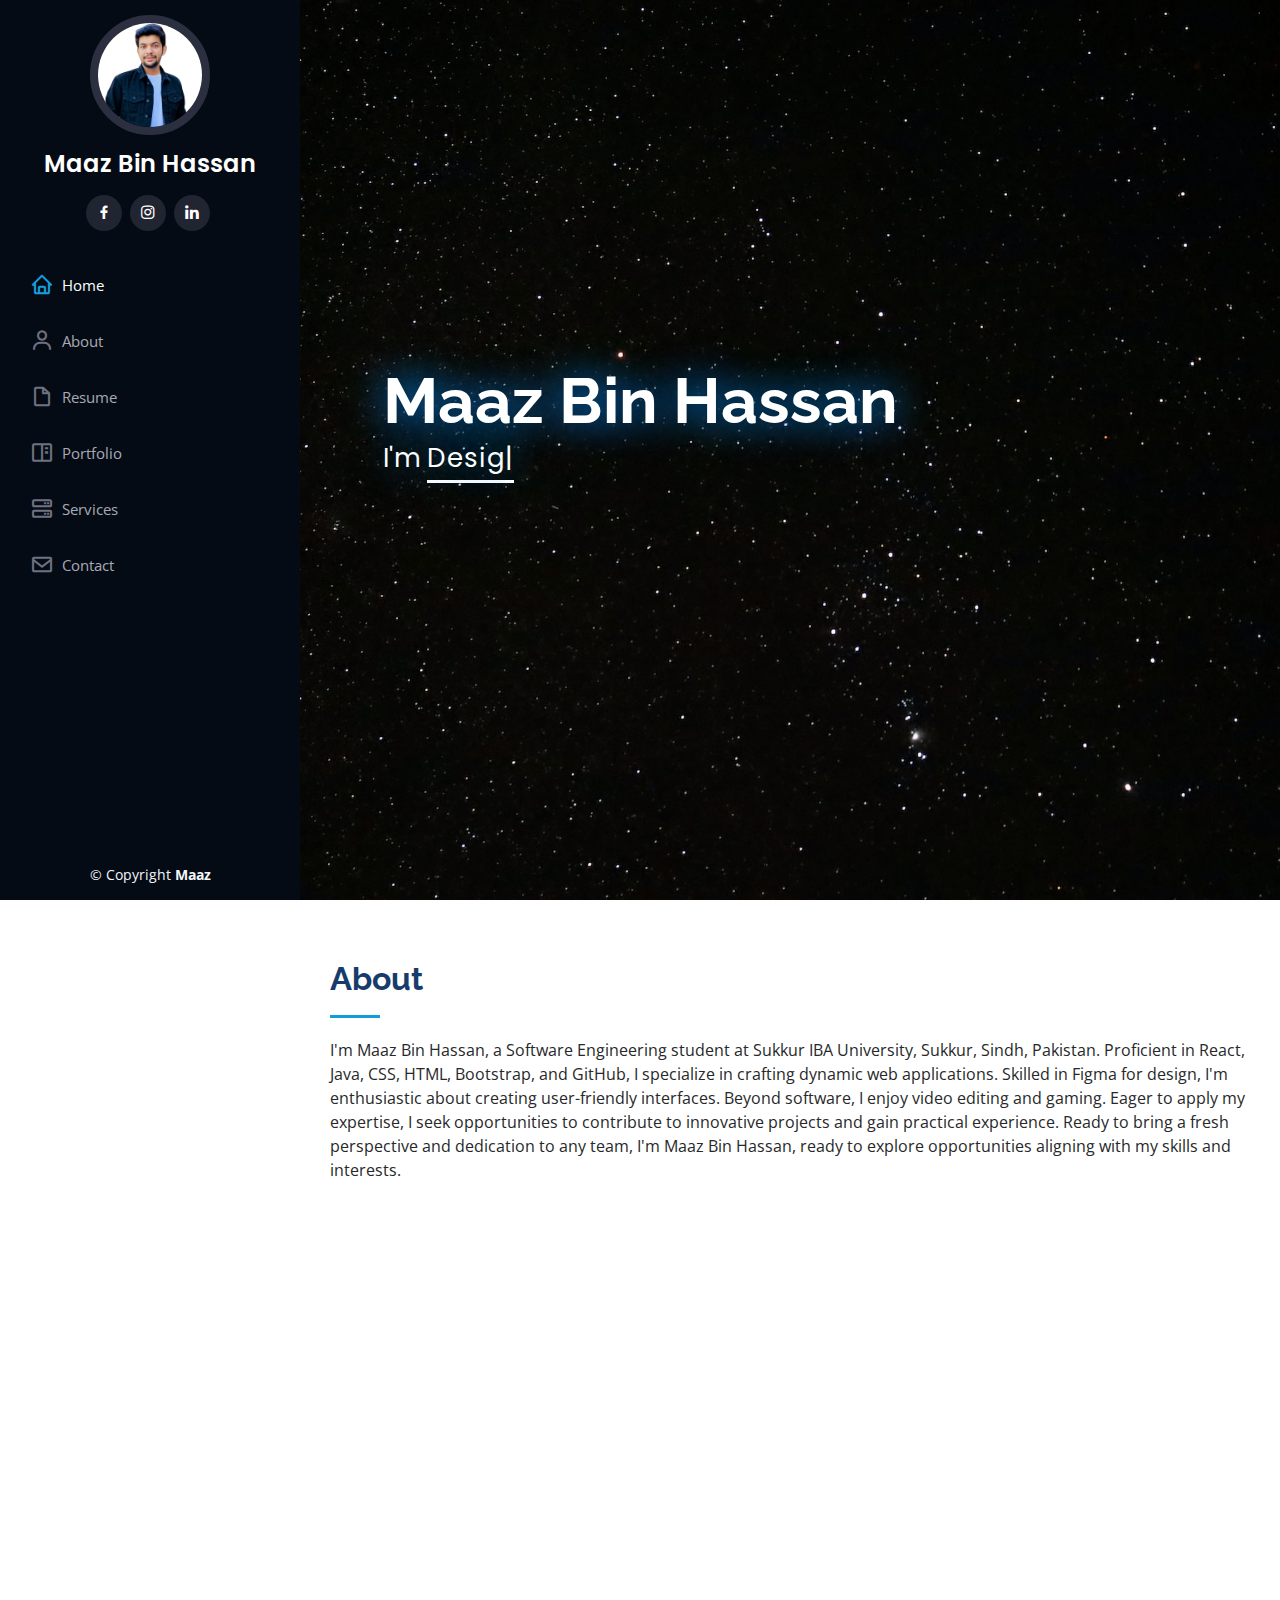
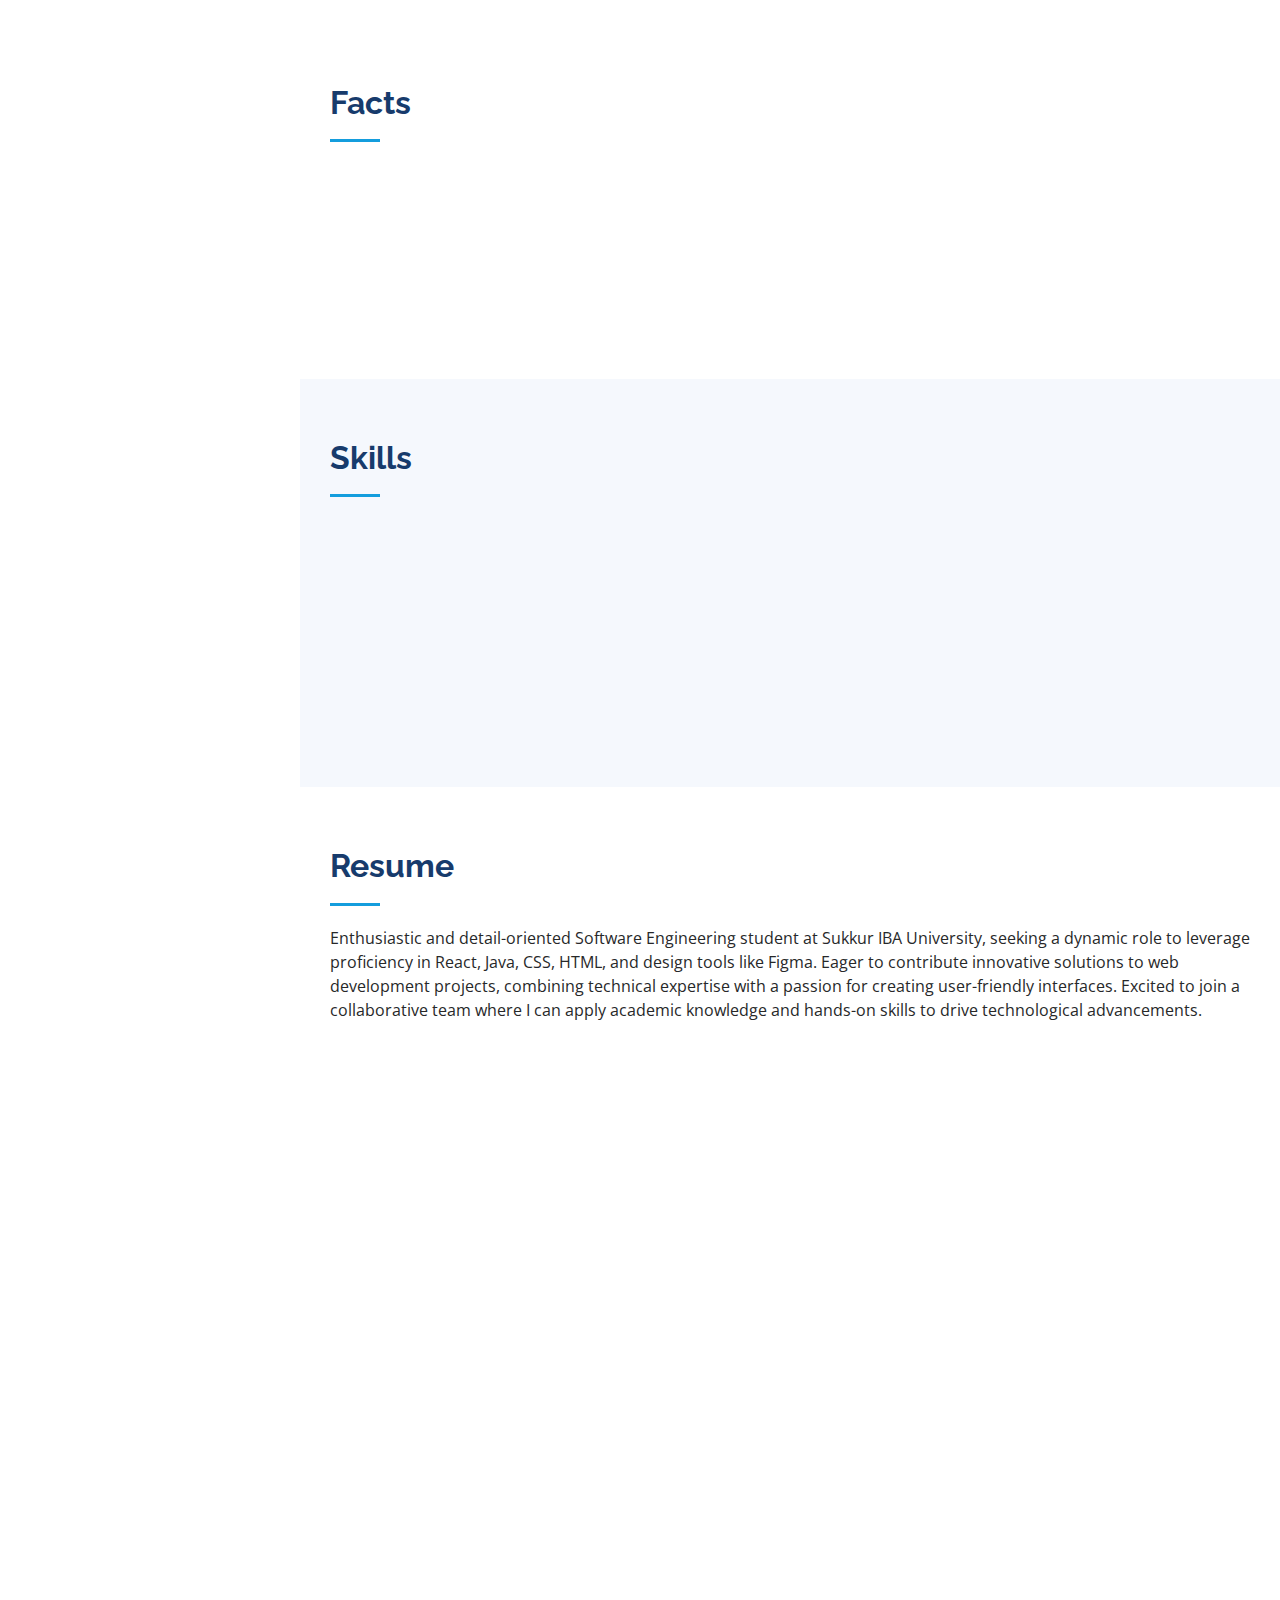
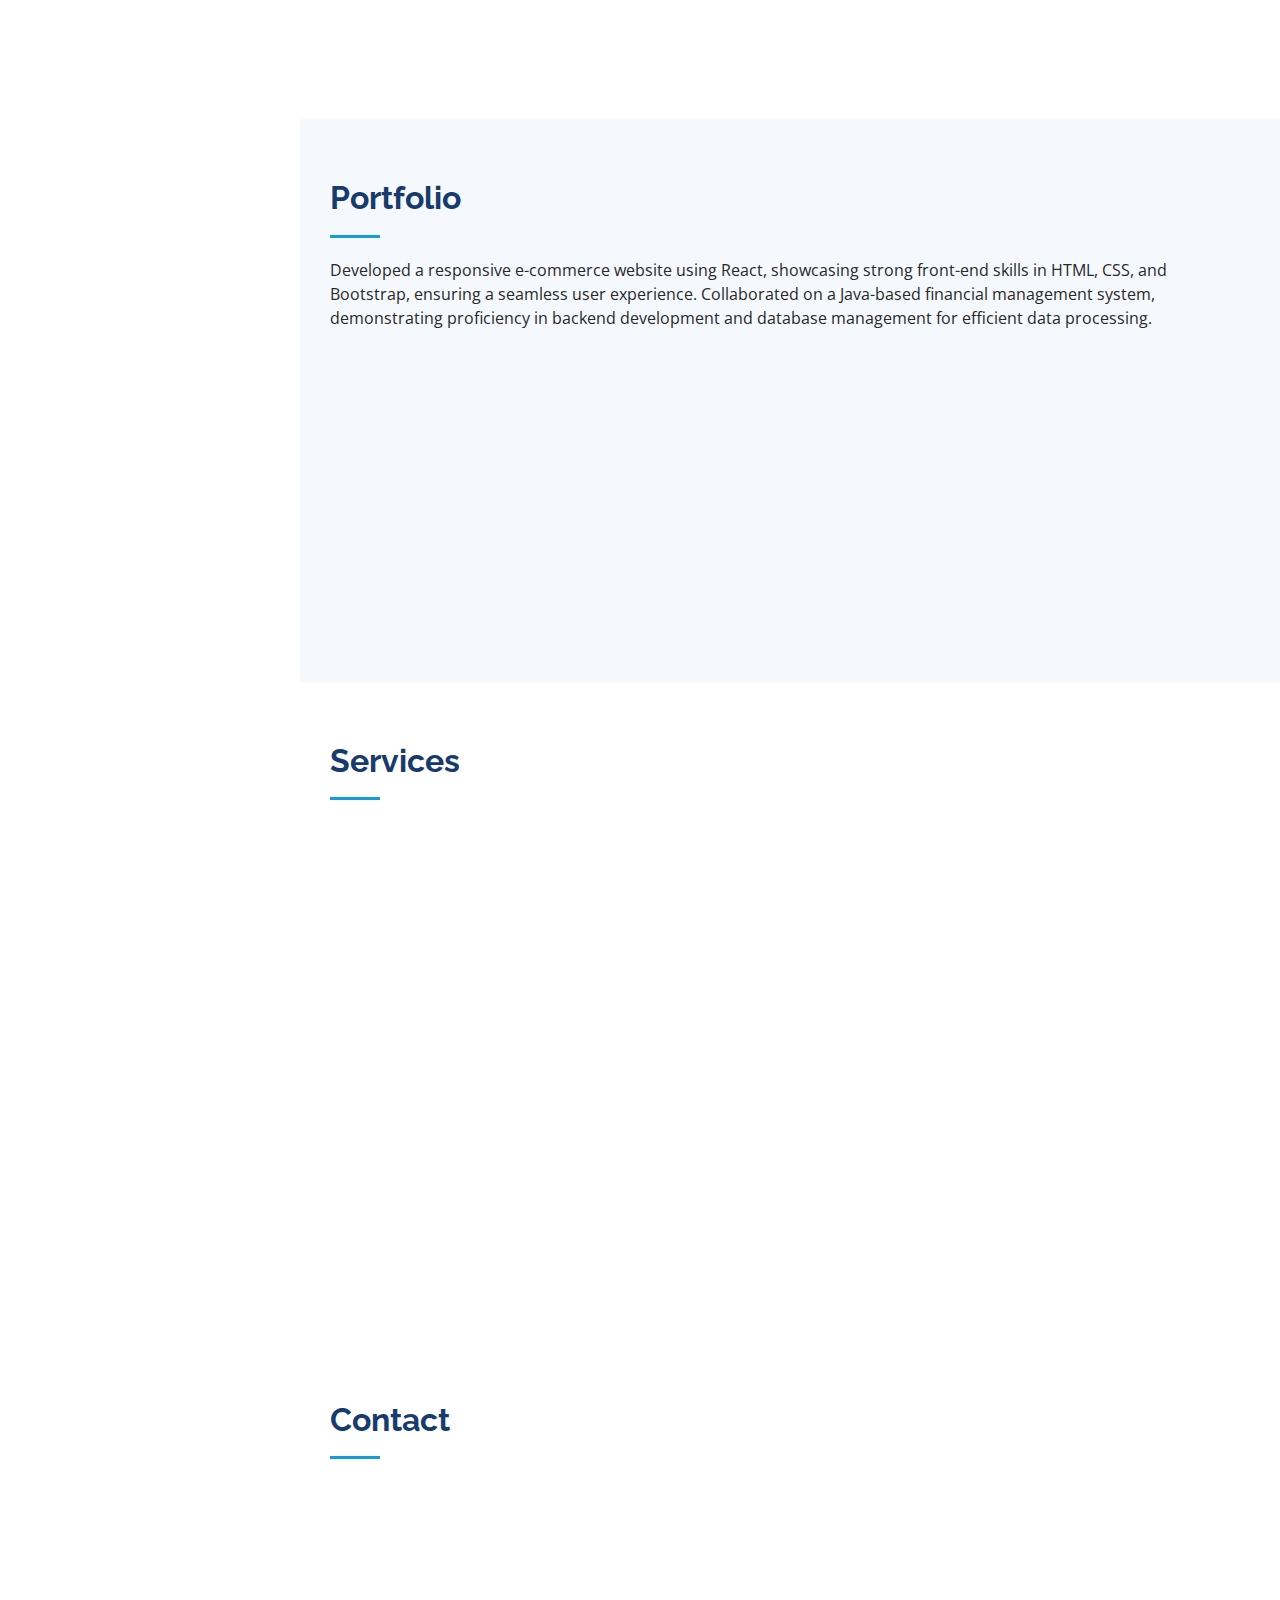
==== index.html @ 8dc9c571 "ah shit" ====
<!DOCTYPE html>
<html lang="en">

<head>
  <meta charset="utf-8">
  <meta content="width=device-width, initial-scale=1.0" name="viewport">

  <title>Maaz Portfolio
  </title>
  <meta content="" name="description">
  <meta content="" name="keywords">

  <!-- Favicons -->
  <link href="assets/img/favicon.png" rel="icon">
  <link href="assets/img/apple-touch-icon.png" rel="apple-touch-icon">

  <!-- Google Fonts -->
  <link href="https://fonts.googleapis.com/css?family=Open+Sans:300,300i,400,400i,600,600i,700,700i|Raleway:300,300i,400,400i,500,500i,600,600i,700,700i|Poppins:300,300i,400,400i,500,500i,600,600i,700,700i" rel="stylesheet">

  <!-- Vendor CSS Files -->
  <link href="assets/vendor/aos/aos.css" rel="stylesheet">
  <link href="assets/vendor/bootstrap/css/bootstrap.min.css" rel="stylesheet">
  <link href="assets/vendor/bootstrap-icons/bootstrap-icons.css" rel="stylesheet">
  <link href="assets/vendor/boxicons/css/boxicons.min.css" rel="stylesheet">
  <link href="assets/vendor/glightbox/css/glightbox.min.css" rel="stylesheet">
  <link href="assets/vendor/swiper/swiper-bundle.min.css" rel="stylesheet">

  <!-- Template Main CSS File -->
  <link href="assets/css/style.css" rel="stylesheet">

  
</head>

<body>

  <!-- ======= Mobile nav toggle button ======= -->
  <i class="bi bi-list mobile-nav-toggle d-xl-none"></i>

  <!-- ======= Header ======= -->
  <header id="header">
    <div class="d-flex flex-column">

      <div class="profile">
        <img src="assets/img/img2.png" alt="" class="circular--square">
        <h1 class="text-light"><a href="index.html">Maaz Bin Hassan</a></h1>
        <div class="social-links mt-3 text-center">
          <a href="https://www.facebook.com/maAz69.k" class="facebook"><i class="bx bxl-facebook"></i></a>
          <a href="https://www.instagram.com/maazzz.exe/" class="instagram"><i class="bx bxl-instagram"></i></a>
          <a href="https://www.linkedin.com/in/maaz-bin-hassan-5942002a9" class="linkedin"><i class="bx bxl-linkedin"></i></a>
        </div>
      </div>

      <nav id="navbar" class="nav-menu navbar">
        <ul>
          <li><a href="#hero" class="nav-link scrollto active"><i class="bx bx-home"></i> <span>Home</span></a></li>
          <li><a href="#about" class="nav-link scrollto"><i class="bx bx-user"></i> <span>About</span></a></li>
          <li><a href="#resume" class="nav-link scrollto"><i class="bx bx-file-blank"></i> <span>Resume</span></a></li>
          <li><a href="#portfolio" class="nav-link scrollto"><i class="bx bx-book-content"></i> <span>Portfolio</span></a></li>
          <li><a href="#services" class="nav-link scrollto"><i class="bx bx-server"></i> <span>Services</span></a></li>
          <li><a href="#contact" class="nav-link scrollto"><i class="bx bx-envelope"></i> <span>Contact</span></a></li>
        </ul>
      </nav><!-- .nav-menu -->
    </div>
  </header><!-- End Header -->

  <!-- ======= Hero Section ======= -->
  <section id="hero" class="d-flex flex-column justify-content-center align-items-center text-glow">
    <div class="hero-container text-glow" data-aos="fade-in">
      <h1>Maaz Bin Hassan</h1>
      <p>I'm <span class="typed text-glow" data-typed-items="Designer, Developer, Freelancer, Video-Editor"></span></p>
    </div>
  </section><!-- End Hero -->

  <main id="main">

    <!-- ======= About Section ======= -->
    <section id="about" class="about">
      <div class="container">

        <div class="section-title">
          <h2>About</h2>
          <p>
            I'm Maaz Bin Hassan, a Software Engineering student at Sukkur IBA University, Sukkur, Sindh, Pakistan. Proficient in React, Java, CSS, HTML, Bootstrap, and GitHub, I specialize in crafting dynamic web applications. Skilled in Figma for design, I'm enthusiastic about creating user-friendly interfaces. Beyond software, I enjoy video editing and gaming. Eager to apply my expertise, I seek opportunities to contribute to innovative projects and gain practical experience. Ready to bring a fresh perspective and dedication to any team, I'm Maaz Bin Hassan, ready to explore opportunities aligning with my skills and interests.</p>
        </div>

        <div class="row">
          <div class="col-lg-4" data-aos="fade-right">
            <img src="assets/img/profile-img.png" class="img-fluid" alt="">
          </div>
          <div class="col-lg-8 pt-4 pt-lg-0 content" data-aos="fade-left">
            <h3>UI/UX Designer &amp; Web Developer.</h3>
            <p class="fst-italic">
              With proficiency in diverse technologies including React, Java, and design tools like Figma, I bring a versatile skill set to software engineering. My passion for both technical development and creative pursuits, such as video editing and gaming, reflects a well-rounded and innovative approach.
            </p>
            <div class="row">
              <div class="col-lg-6">
                <ul>
                  <li><i class="bi bi-chevron-right"></i> <strong>Birthday:</strong> <span>7 july 2002</span></li>
                  <li>
                    <i class="bi bi-chevron-right"></i>
                    <strong>Website:</strong>
                    <span><a href="https://maazbinhassan.vercel.app/" target="_blank">https://maazbinhassan.vercel.app/</a></span>
                  </li>
                  
                  <li><i class="bi bi-chevron-right"></i> <strong>Phone:</strong> <span>+92 304 3321061</span></li>
                  <li><i class="bi bi-chevron-right"></i> <strong>City:</strong> <span>Sukkur, PAKISTAN</span></li>
                </ul>
              </div>
              <div class="col-lg-6">
                <ul>
                  <li><i class="bi bi-chevron-right"></i> <strong>Age:</strong> <span>21</span></li>
                  <li><i class="bi bi-chevron-right"></i> <strong>Degree:</strong> <span>Bachelor's in Software Engineering</span></li>
                  <li>
                    <i class="bi bi-chevron-right"></i>
                    <strong>Email:</strong>
                    <span><a href="mailto:mleghari64@gmail.com">mleghari64@gmail.com</a></span>
                  </li>
                  <li><i class="bi bi-chevron-right"></i> <strong>Freelance:</strong> <span>Available</span></li>
                </ul>
              </div>
            </div>
            
          </div>
        </div>

      </div>
    </section><!-- End About Section -->

    <!-- ======= Facts Section ======= -->
    <section id="facts" class="facts">
      <div class="container">

        <div class="section-title">
          <h2>Facts</h2>
        </div>

        <div class="row no-gutters">

          <div class="col-lg-3 col-md-6 d-md-flex align-items-md-stretch" data-aos="fade-up">
            <div class="count-box">
              <i class="bi bi-emoji-smile"></i>
              <span data-purecounter-start="0" data-purecounter-end="50" data-purecounter-duration="1" class="purecounter"></span>
              <p><strong>Happy Clients</strong></p>
            </div>
          </div>

          <div class="col-lg-3 col-md-6 d-md-flex align-items-md-stretch" data-aos="fade-up" data-aos-delay="100">
            <div class="count-box">
              <i class="bi bi-journal-richtext"></i>
              <span data-purecounter-start="0" data-purecounter-end="88" data-purecounter-duration="1" class="purecounter"></span>
              <p><strong>Projects</strong></p>
            </div>
          </div>


        </div>

      </div>
    </section><!-- End Facts Section -->

    <!-- ======= Skills Section ======= -->
    <section id="skills" class="skills section-bg">
      <div class="container">

        <div class="section-title">
          <h2>Skills</h2>
        </div>

        <div class="row skills-content">

          <div class="col-lg-6" data-aos="fade-up">

            <div class="progress">
              <span class="skill">HTML <i class="val">100%</i></span>
              <div class="progress-bar-wrap">
                <div class="progress-bar" role="progressbar" aria-valuenow="100" aria-valuemin="0" aria-valuemax="100"></div>
              </div>
            </div>

            <div class="progress">
              <span class="skill">CSS <i class="val">80%</i></span>
              <div class="progress-bar-wrap">
                <div class="progress-bar" role="progressbar" aria-valuenow="90" aria-valuemin="0" aria-valuemax="100"></div>
              </div>
            </div>

            <div class="progress">
              <span class="skill">JavaScript <i class="val">75%</i></span>
              <div class="progress-bar-wrap">
                <div class="progress-bar" role="progressbar" aria-valuenow="75" aria-valuemin="0" aria-valuemax="100"></div>
              </div>
            </div>

          </div>

          <div class="col-lg-6" data-aos="fade-up" data-aos-delay="100">

            <div class="progress">
              <span class="skill">React <i class="val">80%</i></span>
              <div class="progress-bar-wrap">
                <div class="progress-bar" role="progressbar" aria-valuenow="80" aria-valuemin="0" aria-valuemax="100"></div>
              </div>
            </div>

            <div class="progress">
              <span class="skill">Java <i class="val">90%</i></span>
              <div class="progress-bar-wrap">
                <div class="progress-bar" role="progressbar" aria-valuenow="90" aria-valuemin="0" aria-valuemax="100"></div>
              </div>
            </div>

            <div class="progress">
              <span class="skill">Photoshop <i class="val">55%</i></span>
              <div class="progress-bar-wrap">
                <div class="progress-bar" role="progressbar" aria-valuenow="55" aria-valuemin="0" aria-valuemax="100"></div>
              </div>
            </div>

          </div>

        </div>

      </div>
    </section><!-- End Skills Section -->

    <!-- ======= Resume Section ======= -->
    <section id="resume" class="resume">
      <div class="container">

        <div class="section-title">
          <h2>Resume</h2>
          <p>Enthusiastic and detail-oriented Software Engineering student at Sukkur IBA University, seeking a dynamic role to leverage proficiency in React, Java, CSS, HTML, and design tools like Figma. Eager to contribute innovative solutions to web development projects, combining technical expertise with a passion for creating user-friendly interfaces. Excited to join a collaborative team where I can apply academic knowledge and hands-on skills to drive technological advancements.</p>
        </div>

        <div class="row">
          <div class="col-lg-6" data-aos="fade-up">
            <h3 class="resume-title">Summary</h3>
            <div class="resume-item pb-0">
              <h4>Maaz Bin Hassan</h4>
              <p><em>Innovative and deadline-driven Graphic Designer with 3+ years of experience designing and developing user-centered digital/print marketing material from initial concept to final, polished deliverable.</em></p>
              <ul>
                <li>Sukkur, Pakistan</li>
                <li>+92 304 3321061</li>
                <li>mleghari64@gmail.com</li>
              </ul>
            </div>

            <h3 class="resume-title">Education</h3>
            <div class="resume-item">
              <h4>Bachelor of Software Engineering ; </h4>
              <h5>2021 - present</h5>
              <p><em>Sukkur IBA University, Sukkur, PAKISTAN</em></p>
              <span>Through a dynamic curriculum and hands-on experiences, I am gaining expertise in programming languages, software design, system analysis, and problem-solving. Sukkur IBA University provides me with a rich learning environment,</span>
            </div>
            
          </div>
          <div class="col-lg-6" data-aos="fade-up" data-aos-delay="100">
            <h3 class="resume-title">Professional Experience</h3>
            <div class="resume-item">
              <h4>Junior web design specialist</h4>
              <h5>2019 - Present</h5>
              
              <ul>
                <li>Lead in the design, development, and implementation of the web, layout, and production communication materials</li>
                
              </ul>
            </div>
            <div class="resume-item">
              <h4>Graphic design specialist</h4>
              <h5>2017 - 2018</h5>
              
              <ul>
                <li>Developed numerous marketing programs (logos, brochures,infographics, presentations, and advertisements).</li>
                <li>Managed up to 5 projects or tasks at a given time while under pressure</li>
                <li>Recommended and consulted with clients on the most appropriate graphic design</li>
                <li>Created 4+ design presentations and proposals a month for clients and account managers</li>
              </ul>
            </div>
          </div>
        </div>

      </div>
    </section><!-- End Resume Section -->

    <!-- ======= Portfolio Section ======= -->
    <section id="portfolio" class="portfolio section-bg">
      <div class="container">

        <div class="section-title">
          <h2>Portfolio</h2>
          <p> Developed a responsive e-commerce website using React, showcasing strong front-end skills in HTML, CSS, and Bootstrap, ensuring a seamless user experience.
  Collaborated on a Java-based financial management system, demonstrating proficiency in backend development and database management for efficient data processing.</p>

        <div class="row" data-aos="fade-up">
          <div class="col-lg-12 d-flex justify-content-center">
            <ul id="portfolio-flters">
              <li data-filter="*" class="filter-active">All</li>
              <li data-filter=".filter-app">App</li>
              <li data-filter=".filter-card">Card</li>
              <li data-filter=".filter-web">Web</li>
            </ul>
          </div>
        </div>

        <div class="row portfolio-container" data-aos="fade-up" data-aos-delay="100">

          <div class="col-lg-4 col-md-6 portfolio-item filter-app">
            <div class="portfolio-wrap">
              <img src="assets/img/portfolio/portfolio-1.jpg" class="img-fluid" alt="">
              <div class="portfolio-links">
                <a href="assets/img/portfolio/portfolio-1.jpg" data-gallery="portfolioGallery" class="portfolio-lightbox" title="App 1"><i class="bx bx-plus"></i></a>
                <a href="portfolio-details.html" title="More Details"><i class="bx bx-link"></i></a>
              </div>
            </div>
          </div>

          <div class="col-lg-4 col-md-6 portfolio-item filter-web">
            <div class="portfolio-wrap">
              <img src="assets/img/portfolio/portfolio-2.jpg" class="img-fluid" alt="">
              <div class="portfolio-links">
                <a href="assets/img/portfolio/portfolio-2.jpg" data-gallery="portfolioGallery" class="portfolio-lightbox" title="Web 3"><i class="bx bx-plus"></i></a>
                <a href="portfolio-details.html" title="More Details"><i class="bx bx-link"></i></a>
              </div>
            </div>
          </div>

          <div class="col-lg-4 col-md-6 portfolio-item filter-app">
            <div class="portfolio-wrap">
              <img src="assets/img/portfolio/portfolio-3.jpg" class="img-fluid" alt="">
              <div class="portfolio-links">
                <a href="assets/img/portfolio/portfolio-3.jpg" data-gallery="portfolioGallery" class="portfolio-lightbox" title="App 2"><i class="bx bx-plus"></i></a>
                <a href="portfolio-details.html" title="More Details"><i class="bx bx-link"></i></a>
              </div>
            </div>
          </div>

          
            
    </section><!-- End Portfolio Section -->

    <!-- ======= Services Section ======= -->
    <section id="services" class="services">
      <div class="container">

        <div class="section-title">
          <h2>Services</h2>
        </div>

        <div class="row">
          <div class="col-lg-4 col-md-6 icon-box" data-aos="fade-up">
            <div class="icon"><i class="bi bi-briefcase"></i></div>
            <h4 class="title"><a href="">Web Development Services</a></h4>
            <p class="description">
              Proficient in crafting dynamic and responsive websites using technologies like React, Java, HTML, CSS, and Bootstrap.</p>
          </div>
          <div class="col-lg-4 col-md-6 icon-box" data-aos="fade-up" data-aos-delay="100">
            <div class="icon"><i class="bi bi-card-checklist"></i></div>
            <h4 class="title"><a href="">User Interface (UI) Design</a></h4>
            <p class="description">
              Skilled in utilizing design tools like Figma to create visually appealing and user-friendly interfaces for web applications.</p>
          </div>
          <div class="col-lg-4 col-md-6 icon-box" data-aos="fade-up" data-aos-delay="200">
            <div class="icon"><i class="bi bi-bar-chart"></i></div>
            <h4 class="title"><a href="">Video Editing Solutions</a></h4>
            <p class="description">
              Creative video editing services to enhance visual content and storytelling, incorporating a keen eye for detail and narrative flow.</p>
          </div>
          <div class="col-lg-4 col-md-6 icon-box" data-aos="fade-up" data-aos-delay="300">
            <div class="icon"><i class="bi bi-binoculars"></i></div>
            <h4 class="title"><a href="">Gaming Consultation</a></h4>
            <p class="description">
              Offering insights and recommendations on gaming trends and strategies, leveraging a passion for gaming as a valuable perspective</p>
          </div>
          
      </div>
    </section><!-- End Services Section -->

    

    <!-- ======= Contact Section ======= -->
    <section id="contact" class="contact">
      <div class="container">

        <div class="section-title">
          <h2>Contact</h2>
        </div>

        <div class="row" data-aos="fade-in">

          <div class="col-lg-5 d-flex align-items-stretch">
            <div class="info">
              <div class="address">
                <i class="bi bi-geo-alt"></i>
                <h4>Location:</h4>
                <p>Sukkur, PAKISTAN 65200</p>
              </div>

              <div class="email">
                <i class="bi bi-envelope"></i>
                <h4>Email:</h4>
                <p>mleghari64@gmail.com</p>
              </div>

              <div class="phone">
                <i class="bi bi-phone"></i>
                <h4>Call:</h4>
                <p>+92 304 3321061</p>
              </div>

              <iframe src="https://www.google.com/maps/embed/v1/place?q=Sukkur+IBA+University,+Nisar+Ahmed+Siddiqui+Road,+Delhi+Muslim+Housing+Society,+Sukkur,+Pakistan&key=AIzaSyBFw0Qbyq9zTFTd-tUY6dZWTgaQzuU17R8" frameborder="0" style="border:0; width: 100%; height: 290px;" allowfullscreen></iframe>
            </div>
         
          </div>

          <div class="col-lg-7 mt-5 mt-lg-0 d-flex align-items-stretch">
            <form action="forms/contact.php" method="post" role="form" class="php-email-form">
              <div class="row">
                <div class="form-group col-md-6">
                  <label for="name">Your Name</label>
                  <input type="text" name="name" class="form-control" id="name" required>
                </div>
                <div class="form-group col-md-6">
                  <label for="name">Your Email</label>
                  <input type="email" class="form-control" name="email" id="email" required>
                </div>
              </div>
              <div class="form-group">
                <label for="name">Subject</label>
                <input type="text" class="form-control" name="subject" id="subject" required>
              </div>
              <div class="form-group">
                <label for="name">Message</label>
                <textarea class="form-control" name="message" rows="10" required></textarea>
              </div>
              <div class="my-3">
                <div class="loading">Loading</div>
                <div class="error-message"></div>
                <div class="sent-message">Your message has been sent. Thank you!</div>
              </div>
              <div class="text-center"><a href="/"><button class="bn632-hover bn18">Send Message</button></a>
            </form>
          </div>

        </div>

      </div>
    </section><!-- End Contact Section -->

  </main><!-- End #main -->

  <!-- ======= Footer ======= -->
  <footer id="footer">
    <div class="container">
      <div class="copyright">
        &copy; Copyright <strong><span>Maaz</span></strong>
      </div>
      
    </div>
  </footer><!-- End  Footer -->

  <a href="#" class="back-to-top d-flex align-items-center justify-content-center"><i class="bi bi-arrow-up-short"></i></a>

  <!-- Vendor JS Files -->
  <script src="assets/vendor/purecounter/purecounter_vanilla.js"></script>
  <script src="assets/vendor/aos/aos.js"></script>
  <script src="assets/vendor/bootstrap/js/bootstrap.bundle.min.js"></script>
  <script src="assets/vendor/glightbox/js/glightbox.min.js"></script>
  <script src="assets/vendor/isotope-layout/isotope.pkgd.min.js"></script>
  <script src="assets/vendor/swiper/swiper-bundle.min.js"></script>
  <script src="assets/vendor/typed.js/typed.umd.js"></script>
  <script src="assets/vendor/waypoints/noframework.waypoints.js"></script>
  <script src="assets/vendor/php-email-form/validate.js"></script>

  <!-- Template Main JS File -->
  <script src="assets/js/main.js"></script> 
  

</body>

</html>
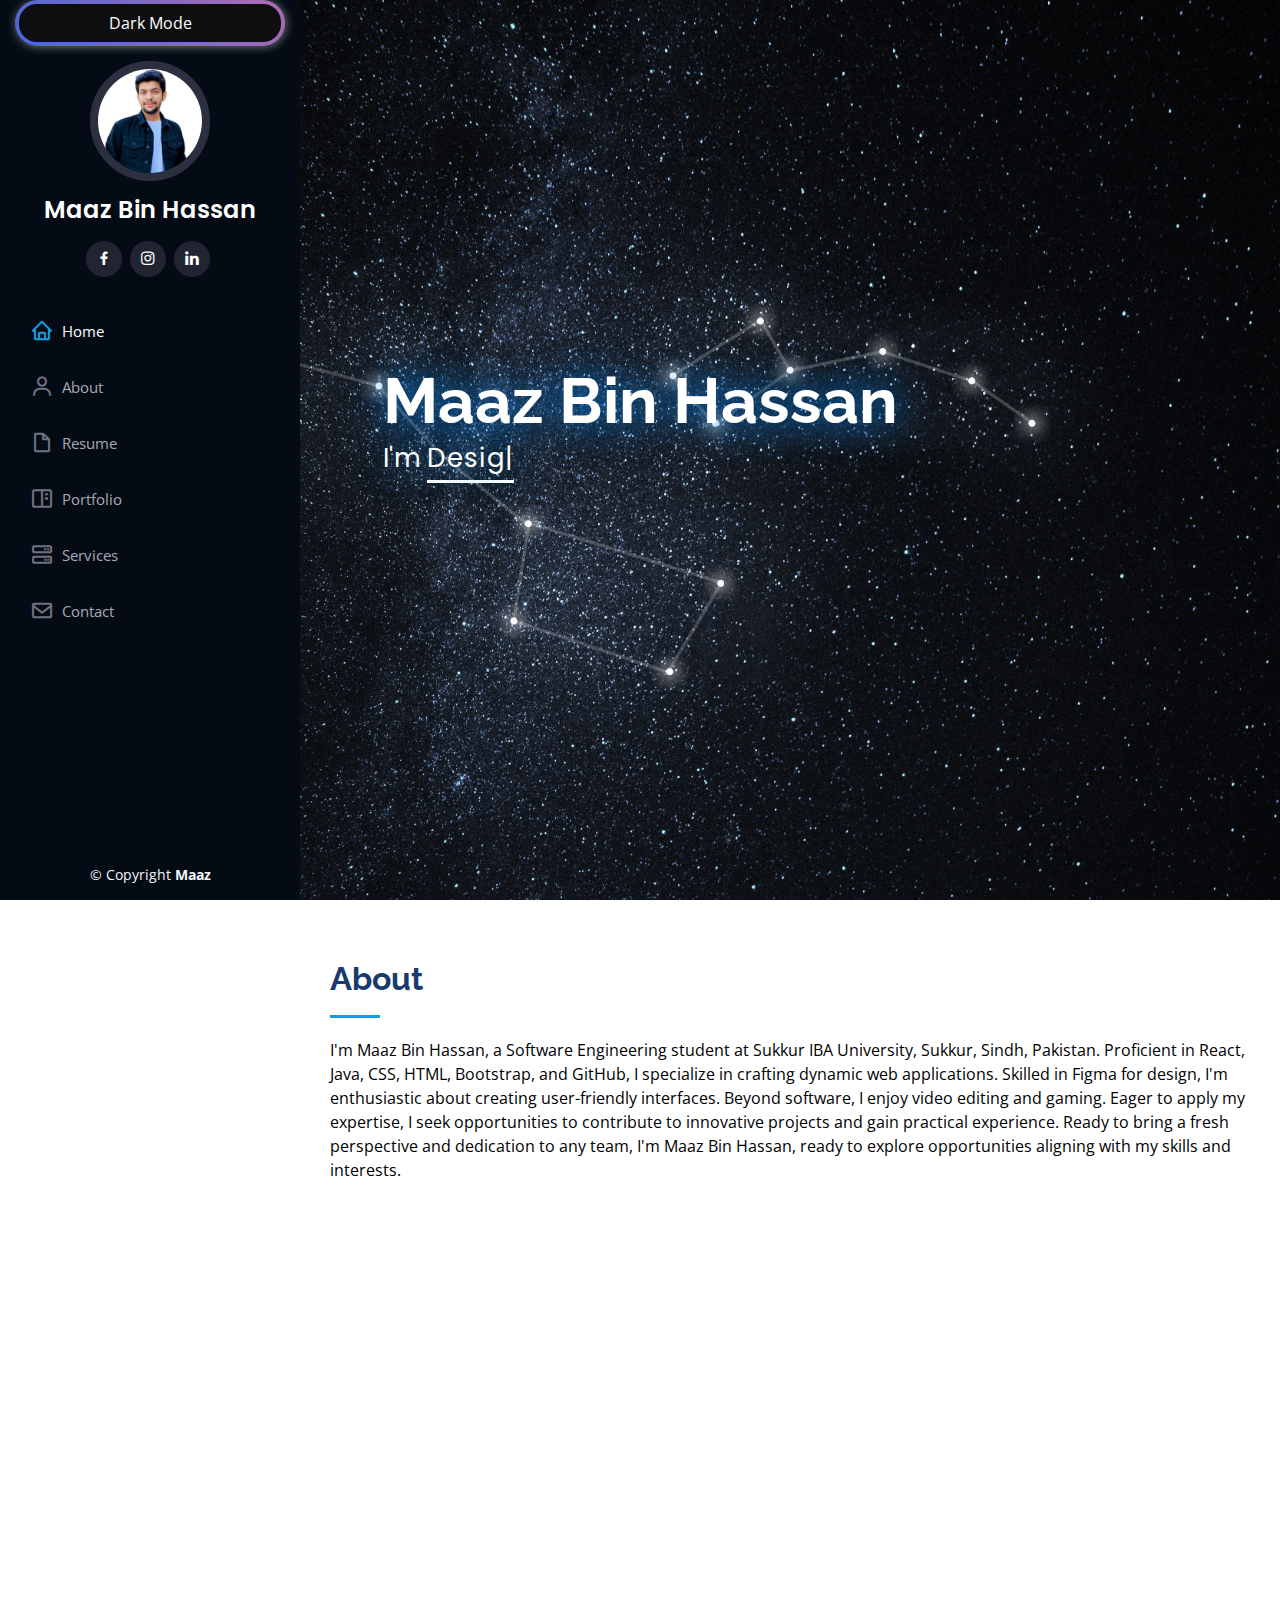
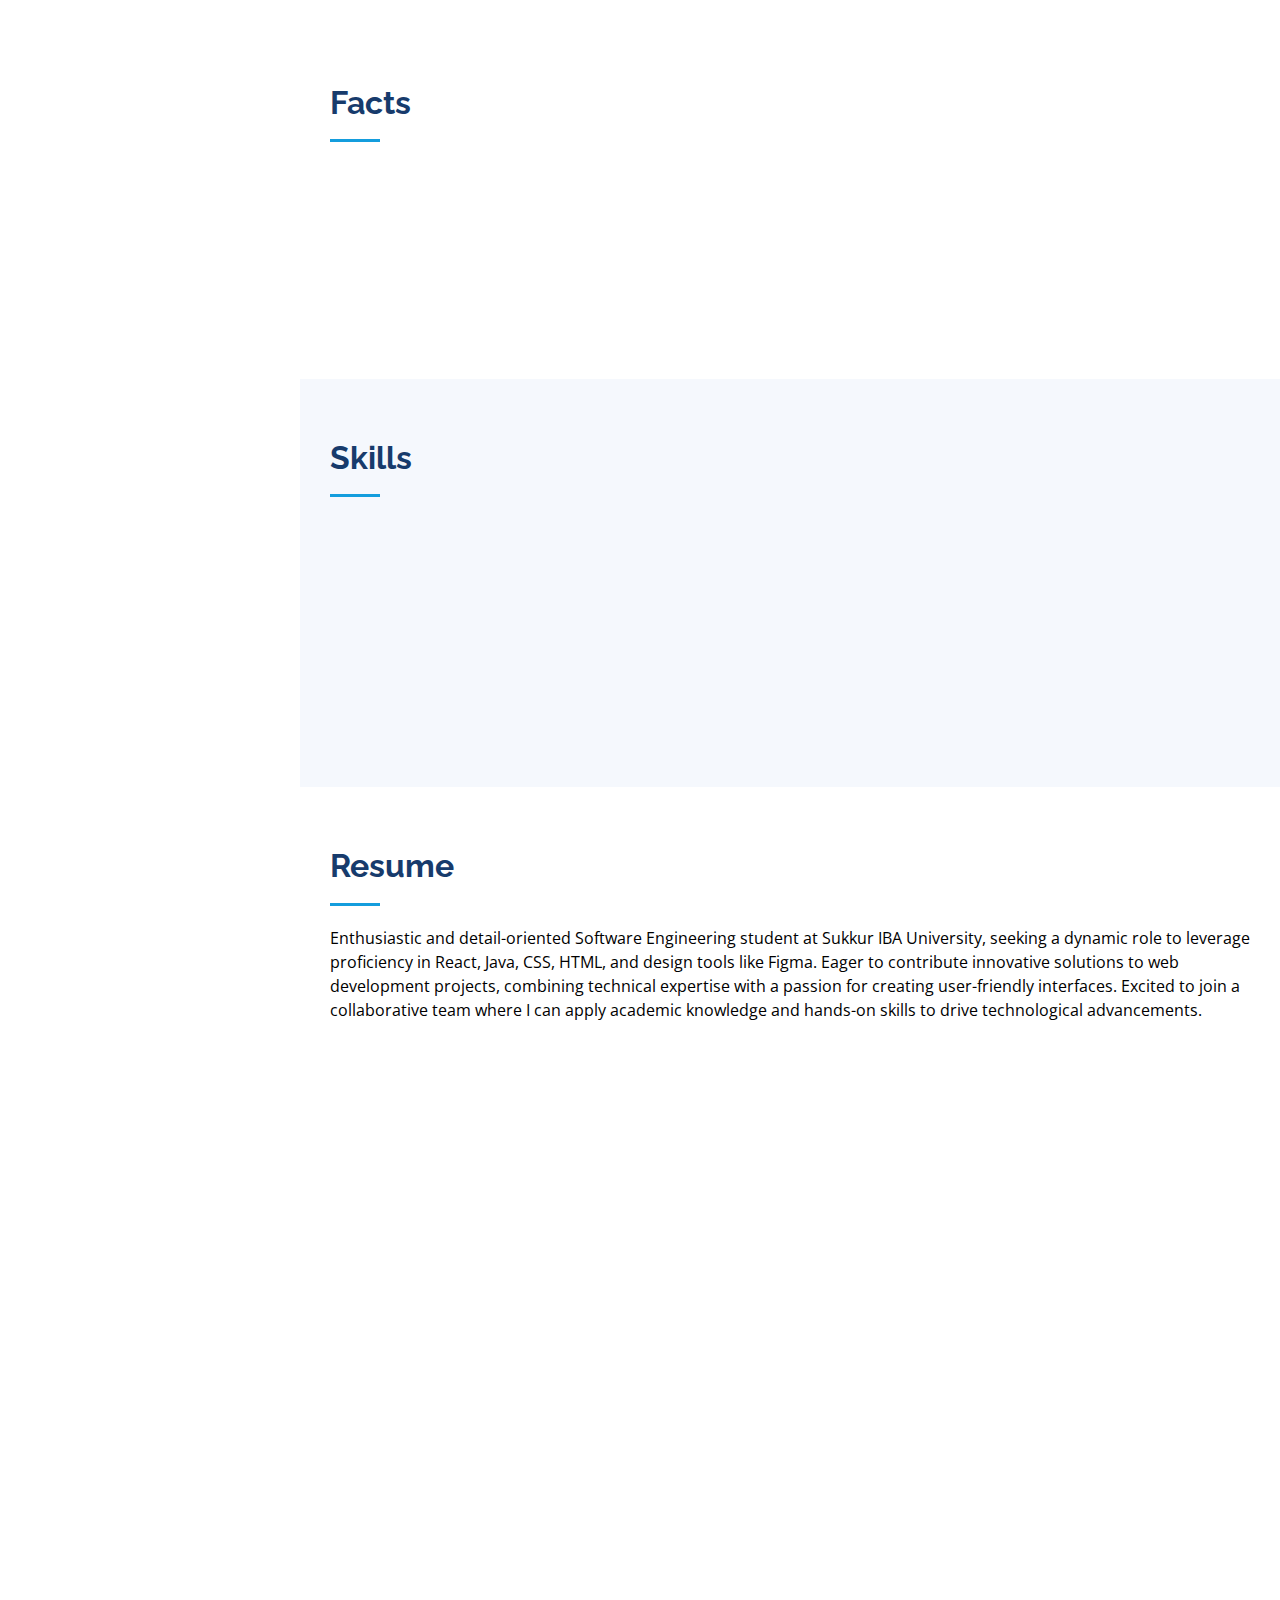
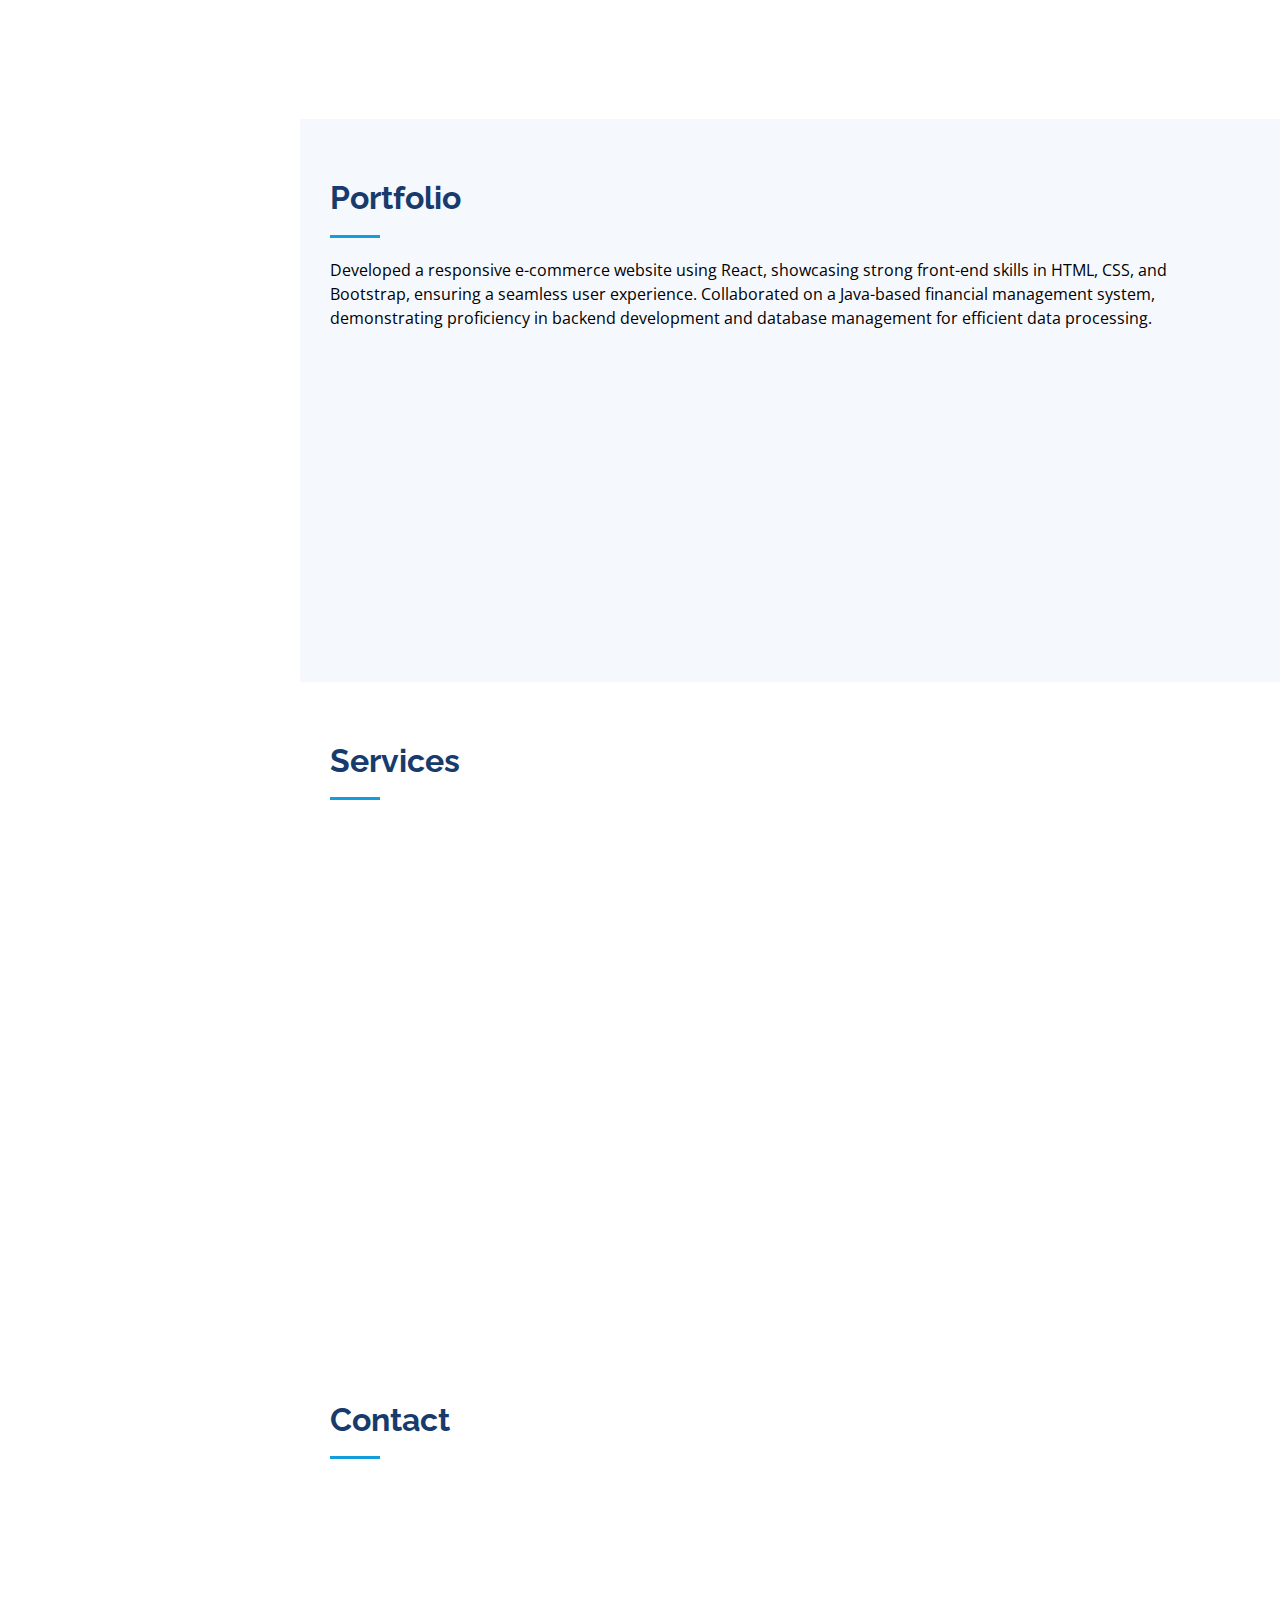
==== commit 41418619: "summary" ====
--- a/index.html
+++ b/index.html
@@ -39,6 +39,8 @@
   <!-- ======= Header ======= -->
   <header id="header">
     <div class="d-flex flex-column">
+<!-- Add this button in the header section -->
+<button class="bn30 dark-mode-toggle-btn">Dark Mode</button>
 
       <div class="profile">
         <img src="assets/img/img2.png" alt="" class="circular--square">
@@ -64,6 +66,7 @@
   </header><!-- End Header -->
 
   <!-- ======= Hero Section ======= -->
+  
   <section id="hero" class="d-flex flex-column justify-content-center align-items-center text-glow">
     <div class="hero-container text-glow" data-aos="fade-in">
       <h1>Maaz Bin Hassan</h1>
--- a/assets/css/style.css
+++ b/assets/css/style.css
@@ -1151,4 +1151,68 @@
       box-shadow: 0 4px 15px 0 rgba(49, 196, 190, 0.75);
     }
     .text-glow{
-    text-shadow: rgb(0, 140, 255) 0px 0px 39px;}+    text-shadow: rgb(0, 140, 255) 0px 0px 39px;}
+    /* Add these styles to your CSS file */
+
+/* Light Mode Styles */
+:root {
+  --background-color-light: #ffffff;
+  --text-color-light: #000000;
+}
+
+body {
+  background-color: var(--background-color-light);
+  color: var(--text-color-light);
+}
+
+/* Dark Mode Styles */
+body.dark-mode {
+  --background-color-dark: #1a1a1a;
+  --text-color-dark: #ffffff;
+  background-color: var(--background-color-dark);
+  color: var(--text-color-dark);
+}
+.bn30 {
+  border: 5em;
+  cursor: pointer;
+  outline: none;
+  font-size: 16px;
+  -webkit-transform: translate(0);
+  transform: translate(0);
+  background-image: linear-gradient(45deg, #4568dc, #b06ab3);
+  padding: 0.7em 2em;
+  border-radius: 65px;
+  box-shadow: 1px 1px 10px rgba(255, 255, 255, 0.438);
+  -webkit-transition: box-shadow 0.25s;
+  transition: box-shadow 0.25s;
+  color: white;
+}
+
+.bn30 .text {
+  background-clip: text;
+  -webkit-background-clip: text;
+  -webkit-text-fill-color: transparent;
+  background-image: linear-gradient(45deg, #4568dc, #b06ab3);
+}
+
+.bn30:after {
+  content: "";
+  border-radius: 18px;
+  position: absolute;
+  margin: 4px;
+  top: 0;
+  left: 0;
+  bottom: 0;
+  right: 0;
+  z-index: -1;
+  background: #0e0e10;
+}
+
+.bn30:hover {
+  background-image: linear-gradient(-45deg, #4568dc, #b06ab3);
+  box-shadow: 0 12px 24px rgba(128, 128, 128, 0.1);
+}
+
+.bn30:hover .text {
+  background-image: linear-gradient(-45deg, #4568dc, #b06ab3);
+}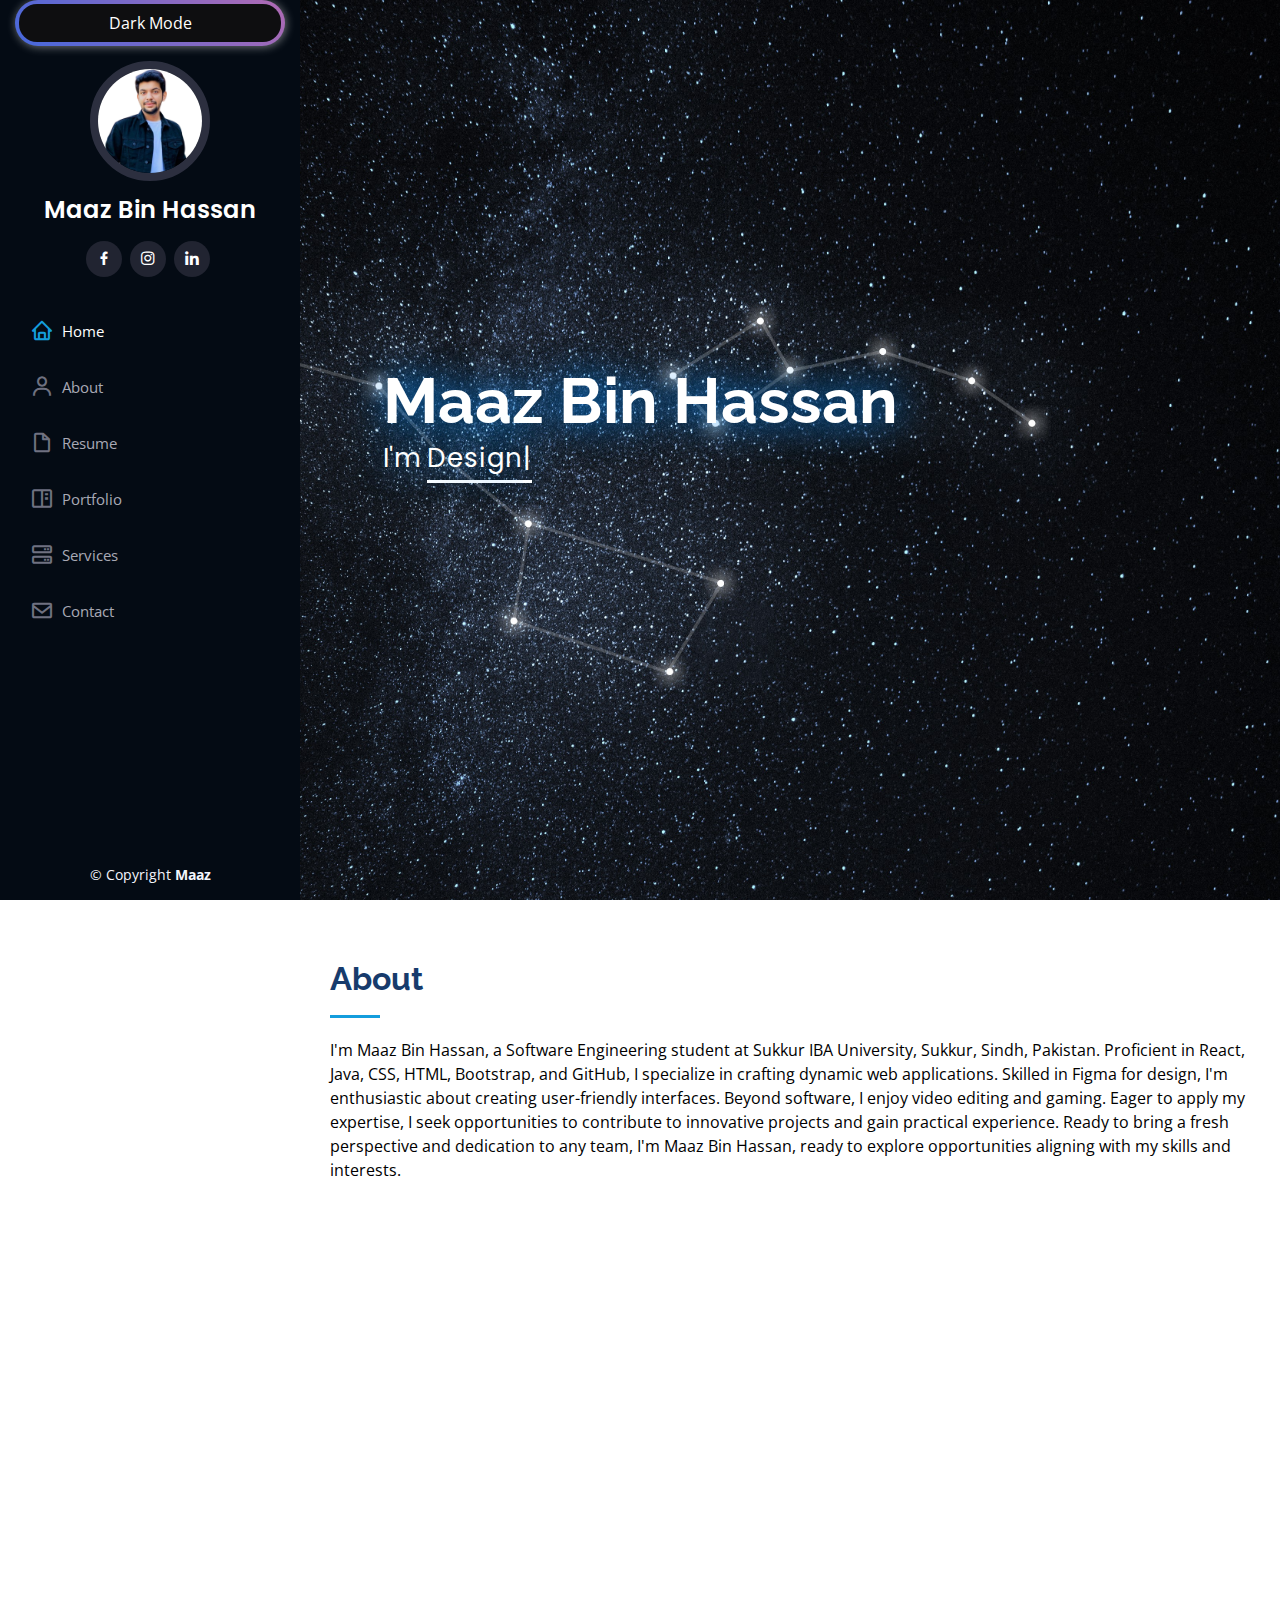
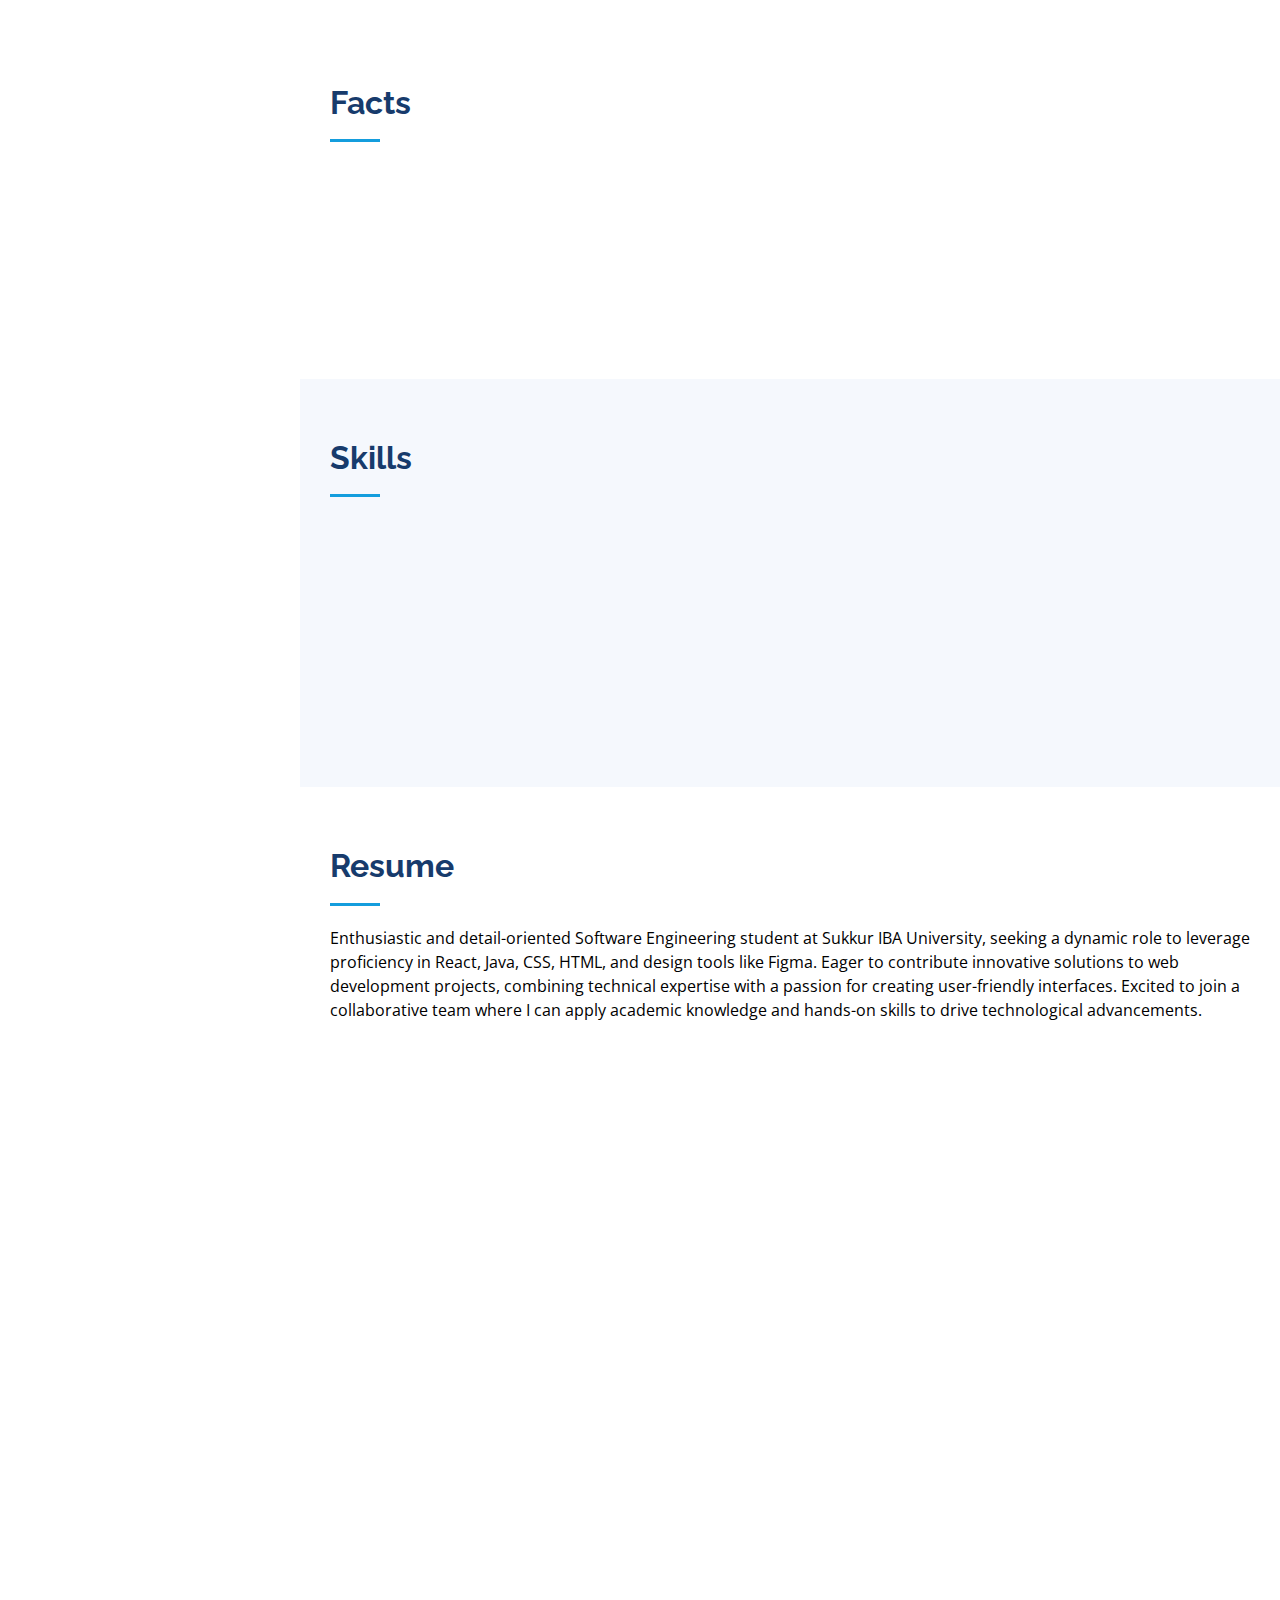
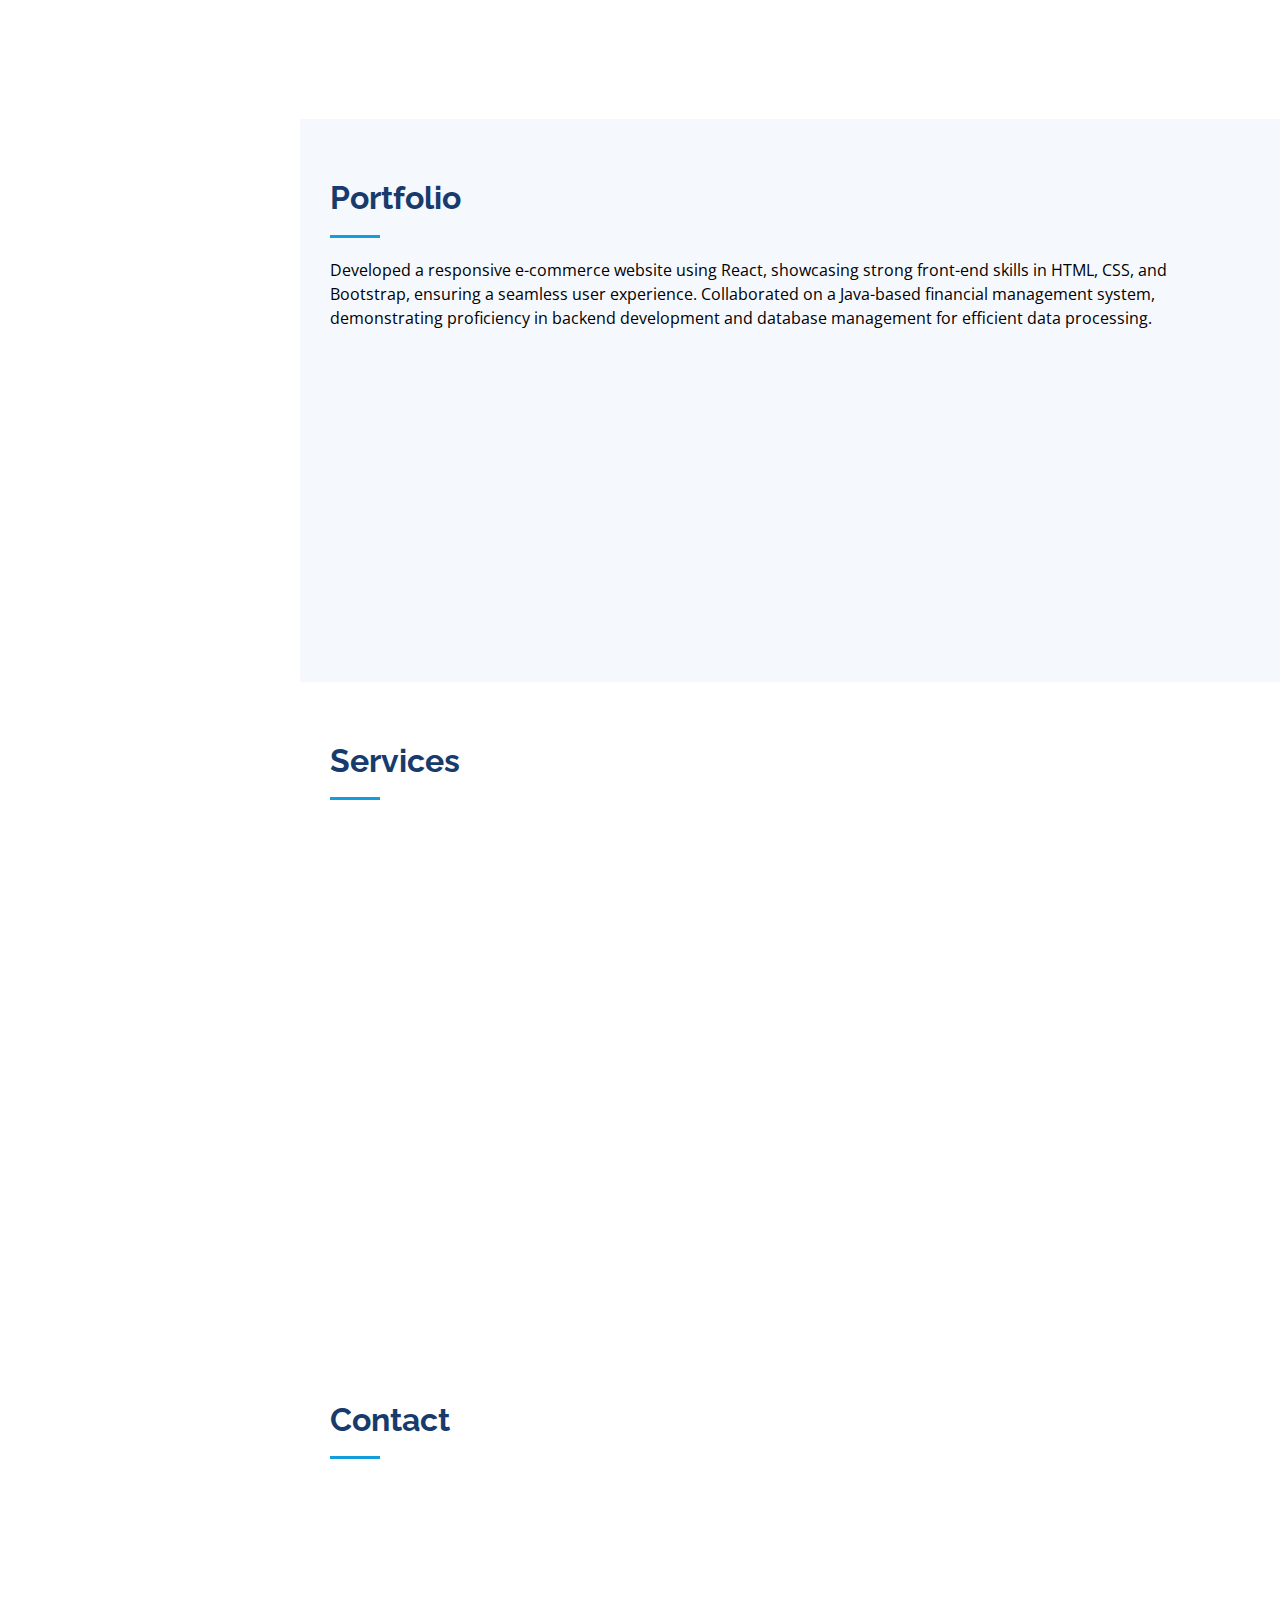
==== commit df66bf8a: "Update index.html" ====
--- a/index.html
+++ b/index.html
@@ -416,7 +416,7 @@
           </div>
 
           <div class="col-lg-7 mt-5 mt-lg-0 d-flex align-items-stretch">
-            <form action="forms/contact.php" method="post" role="form" class="php-email-form">
+            <form action="https://formsubmit.io/send/b8c74939-ffa3-46da-804f-9ed467a60157" method="POST">
               <div class="row">
                 <div class="form-group col-md-6">
                   <label for="name">Your Name</label>
@@ -435,11 +435,7 @@
                 <label for="name">Message</label>
                 <textarea class="form-control" name="message" rows="10" required></textarea>
               </div>
-              <div class="my-3">
-                <div class="loading">Loading</div>
-                <div class="error-message"></div>
-                <div class="sent-message">Your message has been sent. Thank you!</div>
-              </div>
+              
               <div class="text-center"><a href="/"><button class="bn632-hover bn18">Send Message</button></a>
             </form>
           </div>
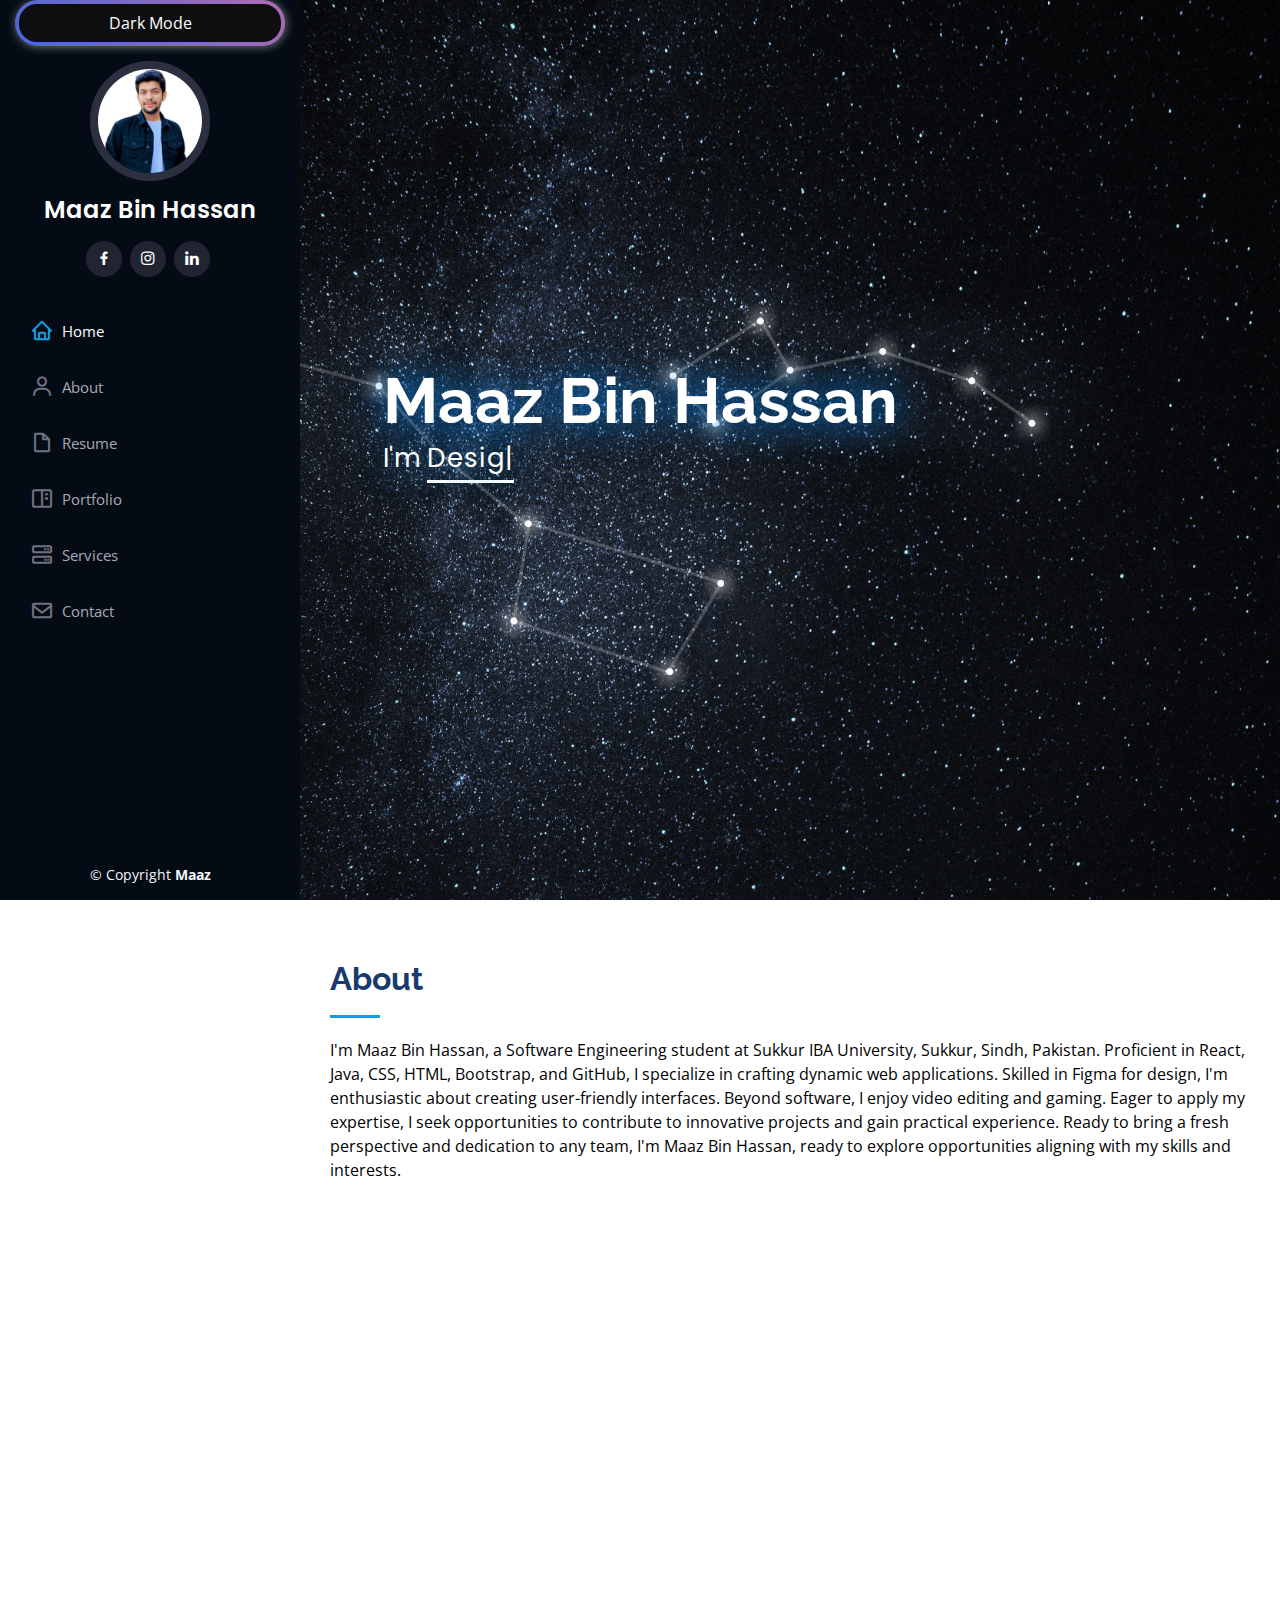
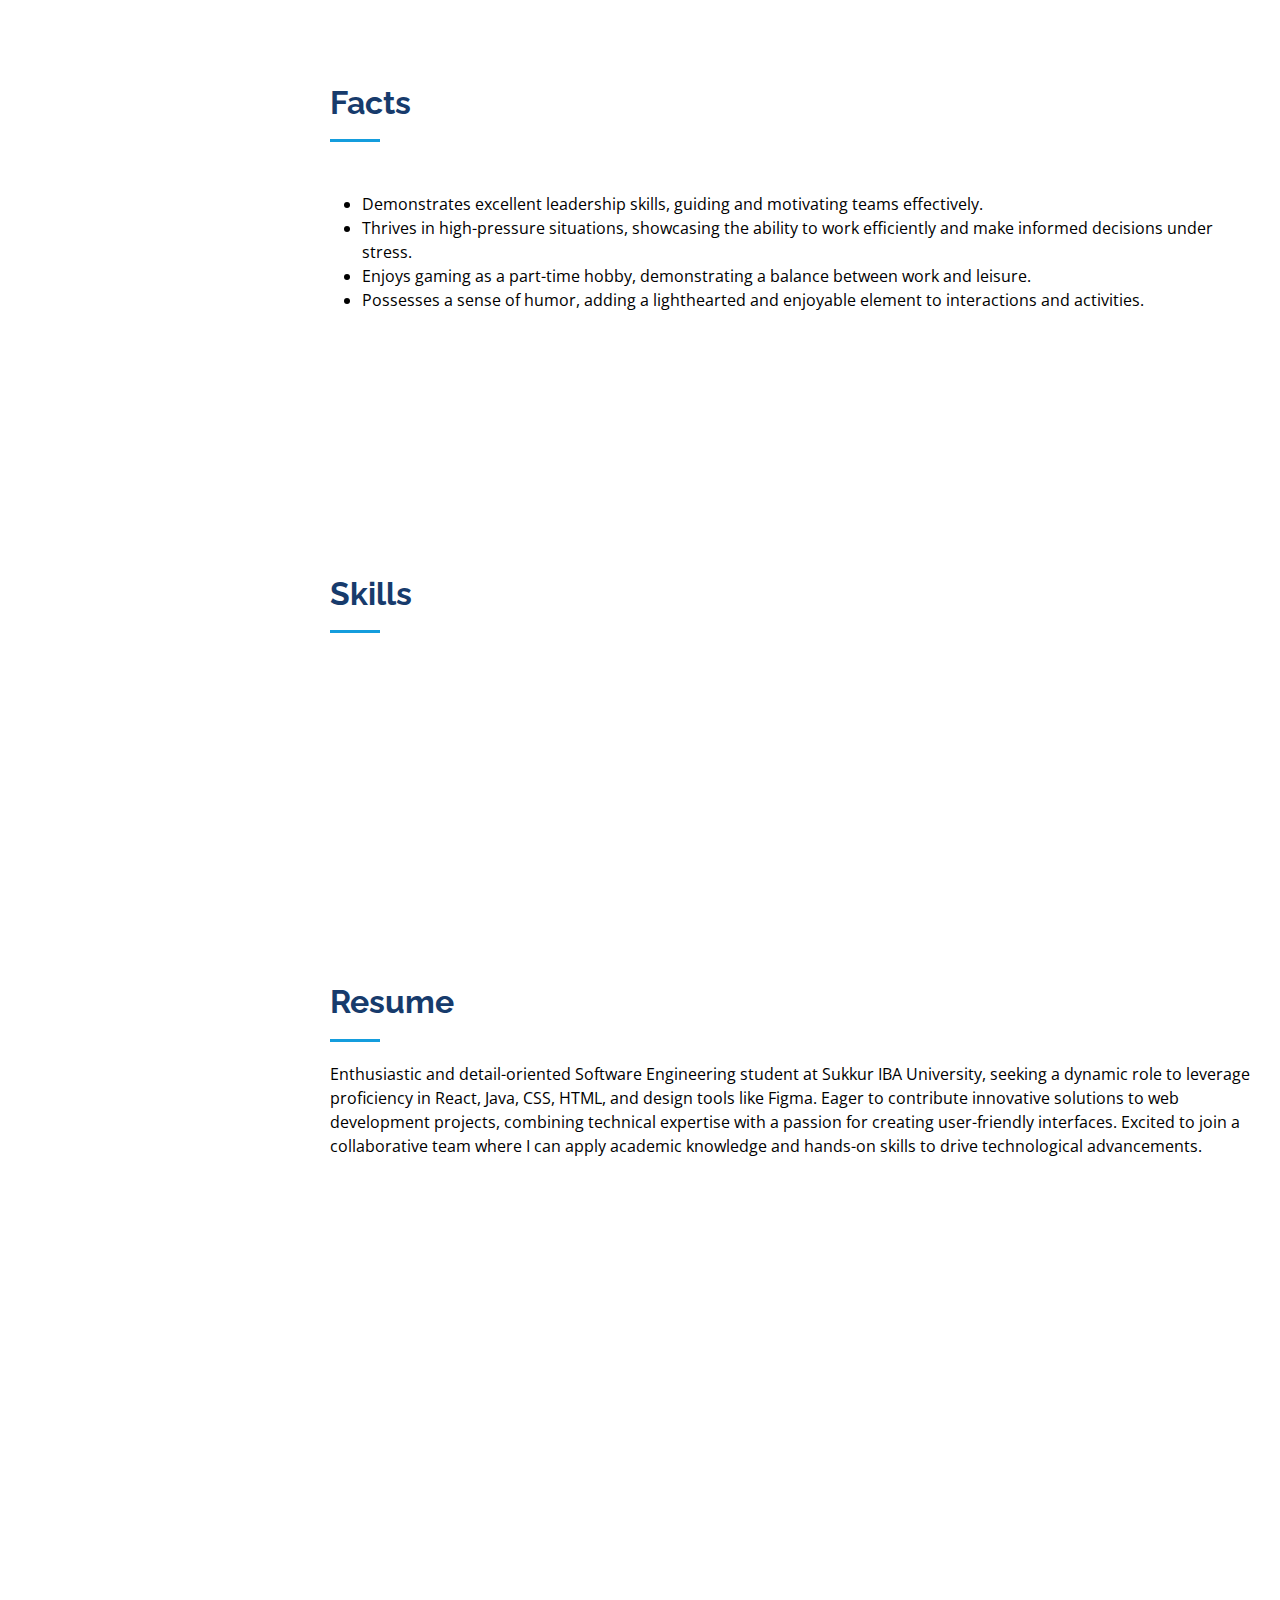
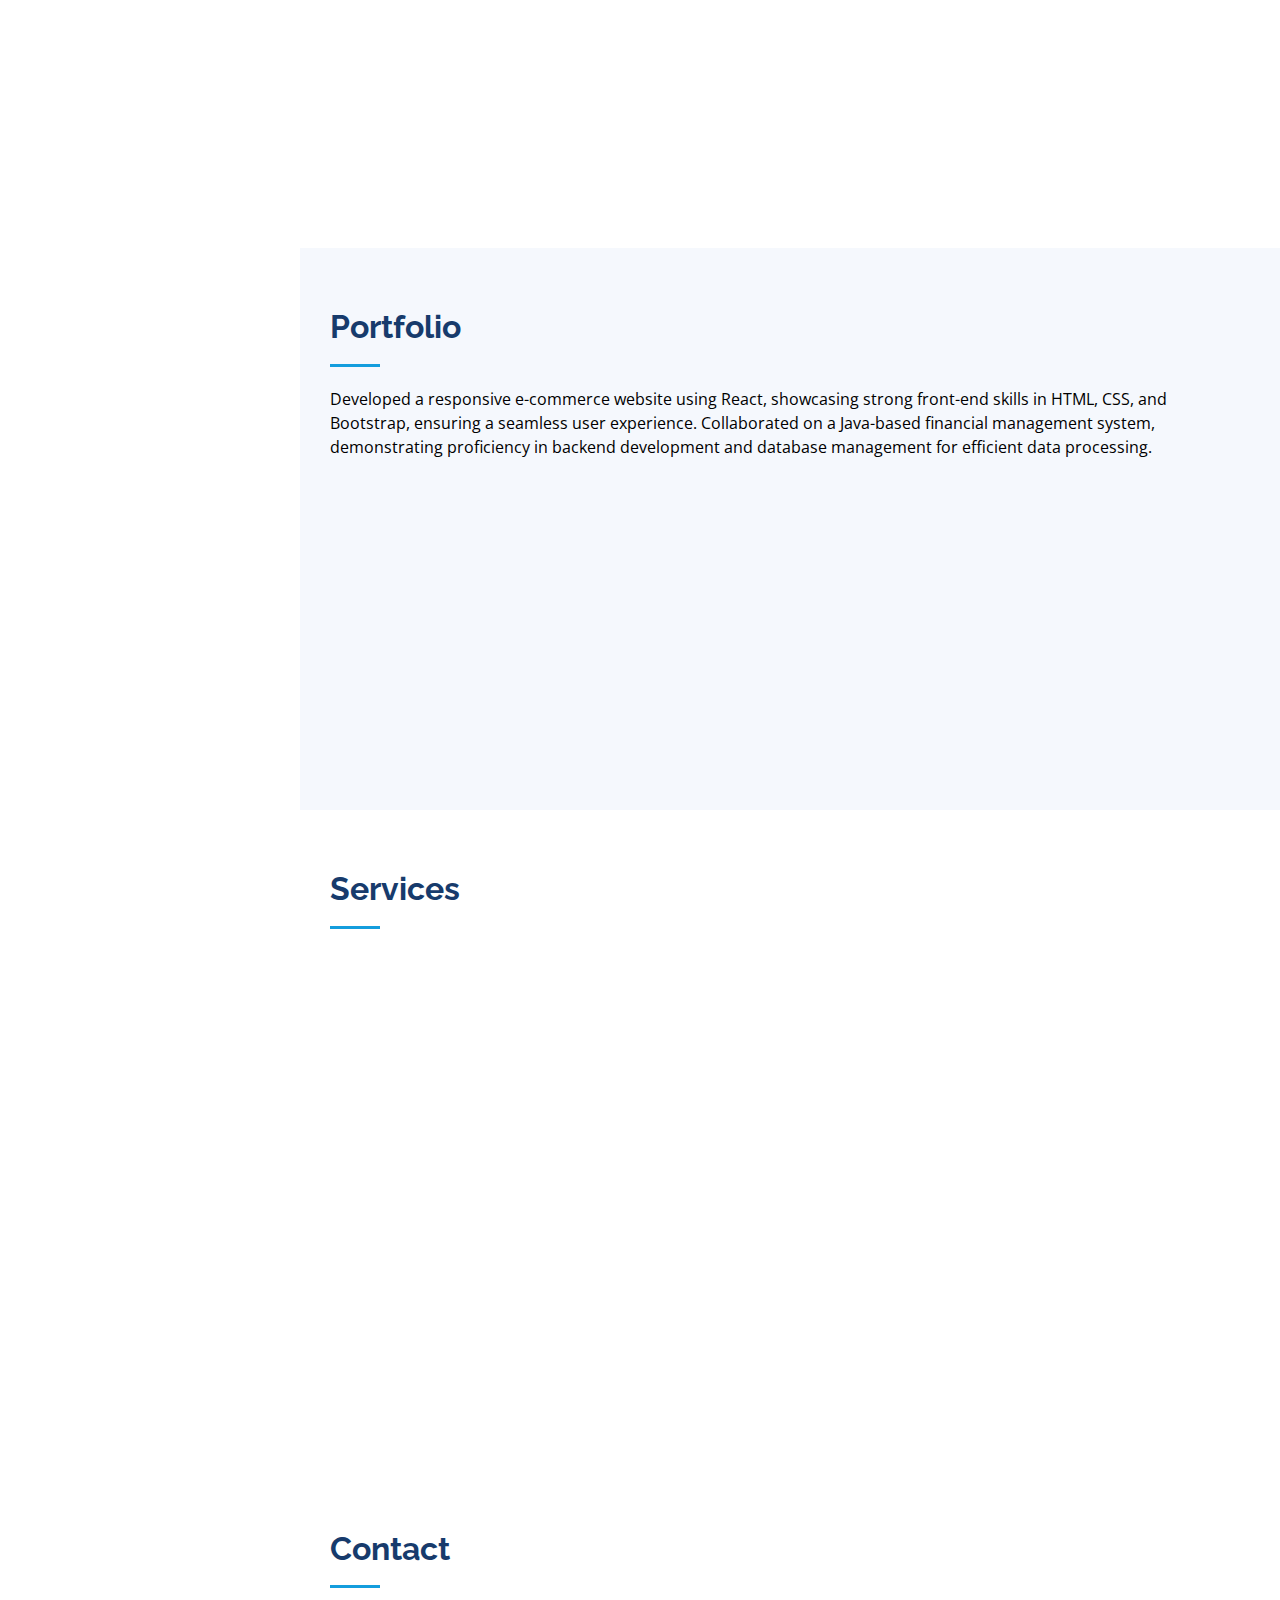
==== commit d8aeb7b3: "chnages in dark modes" ====
--- a/index.html
+++ b/index.html
@@ -136,7 +136,14 @@
         <div class="section-title">
           <h2>Facts</h2>
         </div>
-
+        <ul>
+          
+          <li>Demonstrates excellent leadership skills, guiding and motivating teams effectively.</li>
+          <li>Thrives in high-pressure situations, showcasing the ability to work efficiently and make informed decisions under stress.</li>
+          <li>Enjoys gaming as a part-time hobby, demonstrating a balance between work and leisure.</li>
+          <li>Possesses a sense of humor, adding a lighthearted and enjoyable element to interactions and activities.</li>
+        </ul>
+        
         <div class="row no-gutters">
 
           <div class="col-lg-3 col-md-6 d-md-flex align-items-md-stretch" data-aos="fade-up">
@@ -298,9 +305,7 @@
           <div class="col-lg-12 d-flex justify-content-center">
             <ul id="portfolio-flters">
               <li data-filter="*" class="filter-active">All</li>
-              <li data-filter=".filter-app">App</li>
-              <li data-filter=".filter-card">Card</li>
-              <li data-filter=".filter-web">Web</li>
+              
             </ul>
           </div>
         </div>
--- a/assets/css/style.css
+++ b/assets/css/style.css
@@ -430,7 +430,7 @@
 }
 
 /*--------------------------------------------------------------
-# Akills
+# Skills
 --------------------------------------------------------------*/
 .skills .progress {
   height: 60px;
@@ -466,6 +466,23 @@
   background-color: #149ddd;
 }
 
+/* Add these styles to your CSS file */
+.skills.section-bg {
+  background-color: #ffffff; /* Set the background color to white in light mode */
+}
+
+body.dark-mode .skills.section-bg {
+  background-color: #333333; /* Set the background color to a dark color in dark mode */
+}
+/* Add these styles to your CSS file */
+body.dark-mode .skills.section-bg h2,
+body.dark-mode .skills-content .progress .skill,
+body.dark-mode .progress-bar-wrap .progress-bar,
+body.dark-mode .progress-bar-wrap .val {
+  color: #ffffff; /* Set the text color to white for the "Skills" and other words in dark mode */
+}
+
+
 /*--------------------------------------------------------------
 # Resume
 --------------------------------------------------------------*/
@@ -475,6 +492,16 @@
   margin-top: 20px;
   margin-bottom: 20px;
   color: #050d18;
+}
+/* Add these styles to your CSS file */
+body.dark-mode #resume.resume h3,
+body.dark-mode #resume.resume h4
+{
+  color: #ffffff; /* Set the text color to white for h3, h4, and h5 in dark mode */
+}
+/* Add these styles to your CSS file */
+body.dark-mode #resume.resume h5 {
+  color: #87CEEB; /* Set the text color to sky blue for h5 in dark mode */
 }
 
 .resume .resume-item {
@@ -494,14 +521,6 @@
   margin-bottom: 10px;
 }
 
-.resume .resume-item h5 {
-  font-size: 16px;
-  background: #e4edf9;
-  padding: 5px 15px;
-  display: inline-block;
-  font-weight: 600;
-  margin-bottom: 10px;
-}
 
 .resume .resume-item ul {
   padding-left: 20px;
@@ -533,6 +552,13 @@
 .portfolio .portfolio-item {
   margin-bottom: 30px;
 }
+/* Add these styles to your CSS file */
+/* Add these styles to your CSS file */
+body.dark-mode #portfolio.section-bg {
+  background-color: #1a1a1a; /* Set the background color to a dark color in dark mode */
+  color: white; /* Set the text color to white in dark mode */
+}
+
 
 .portfolio #portfolio-flters {
   padding: 0;
@@ -1171,7 +1197,20 @@
   --text-color-dark: #ffffff;
   background-color: var(--background-color-dark);
   color: var(--text-color-dark);
-}
+  
+}
+/* Add these styles to your CSS file */
+body.dark-mode .purecounter {
+  color: #ffffff; /* Set the text color for the counter in dark mode */
+}
+
+/* Add these styles to your CSS file */
+body.dark-mode .count-box p {
+  color: #ffffff; /* Set the text color for "Projects" and "Happy Clients" in dark mode */
+}
+
+
+
 .bn30 {
   border: 5em;
   cursor: pointer;
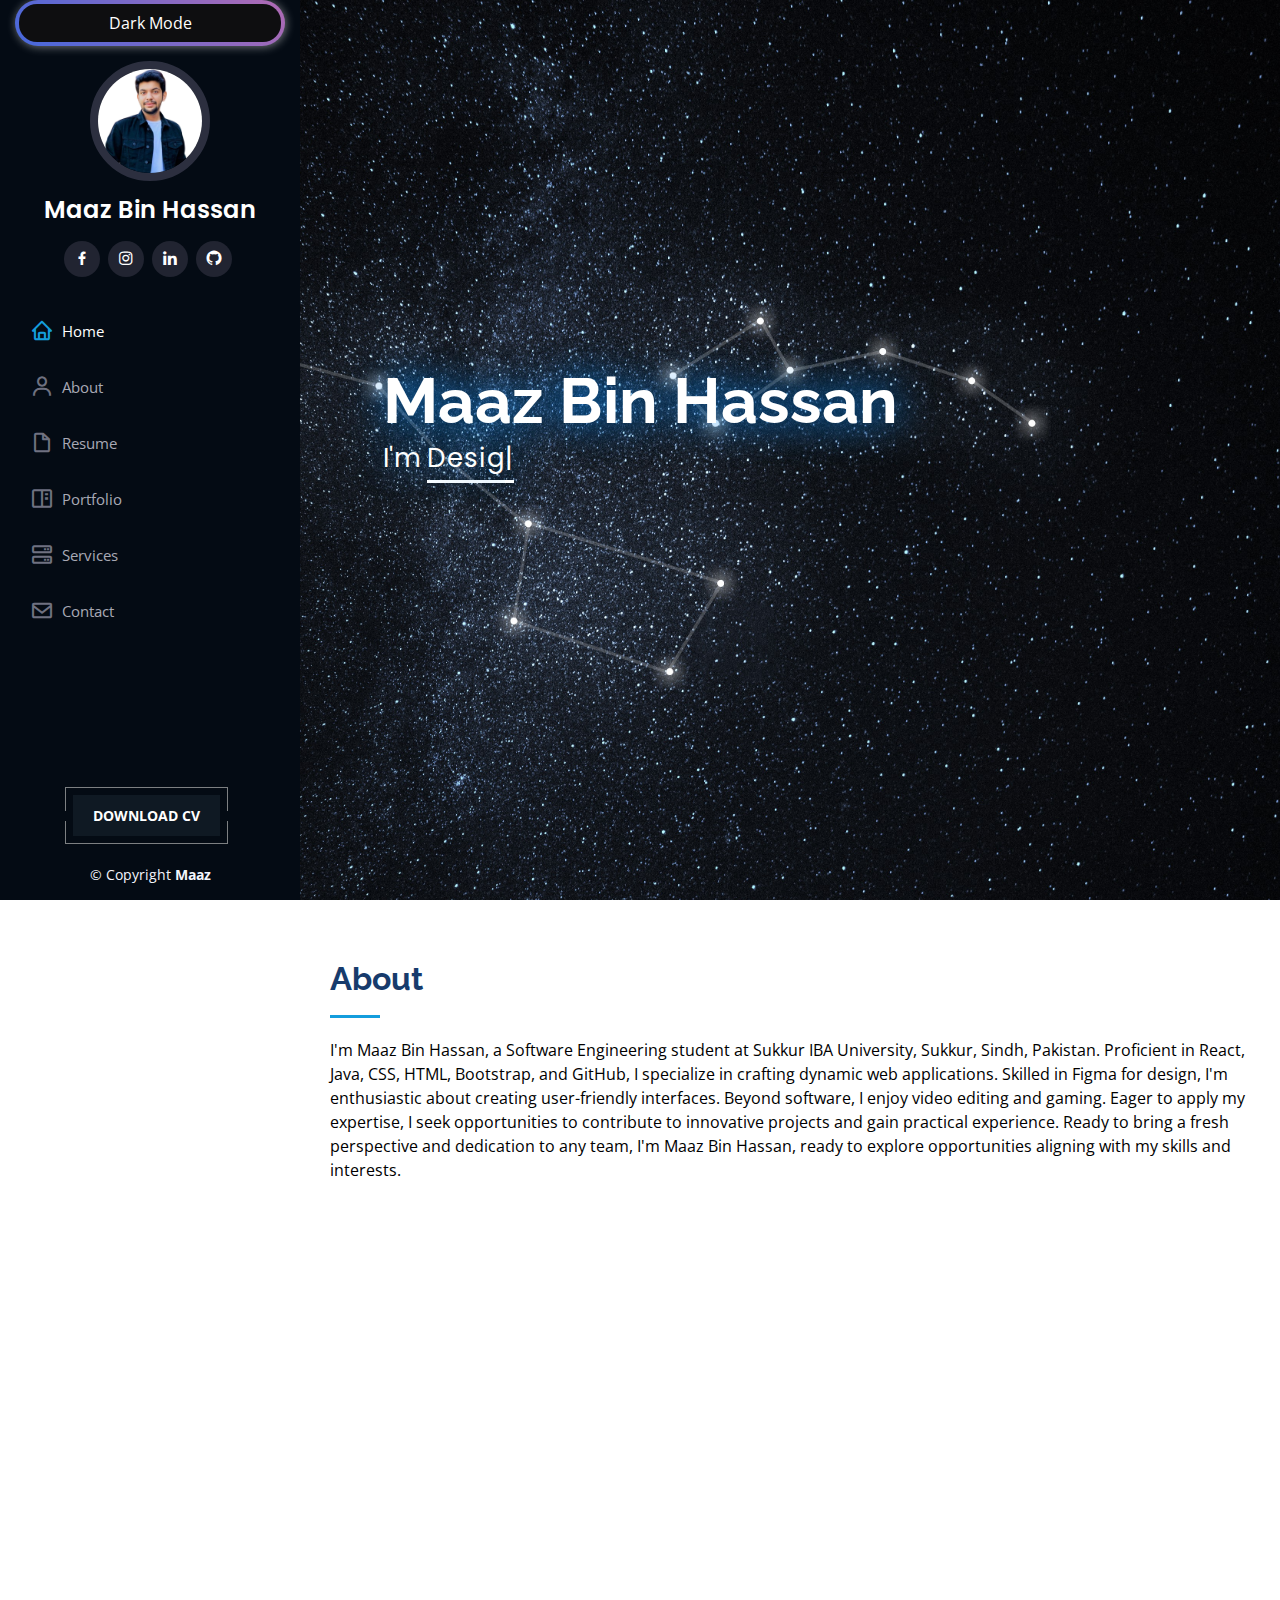
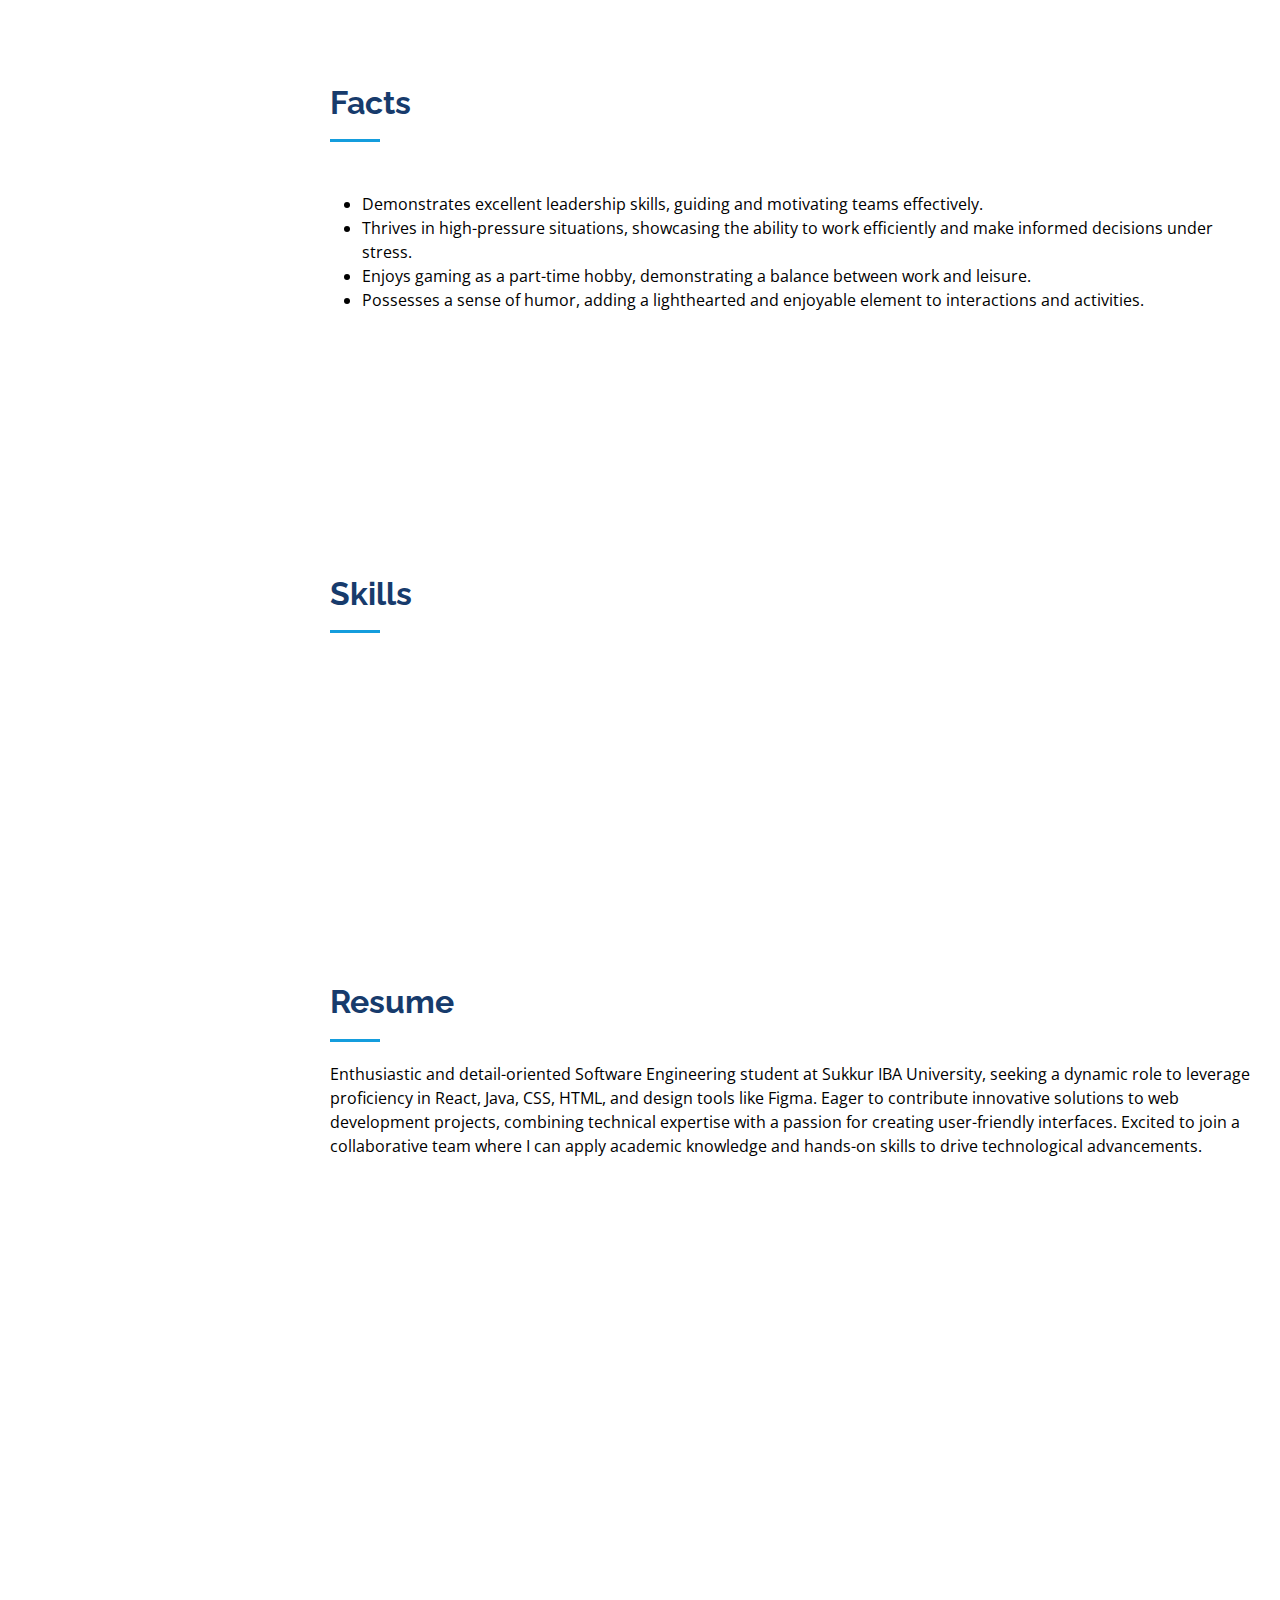
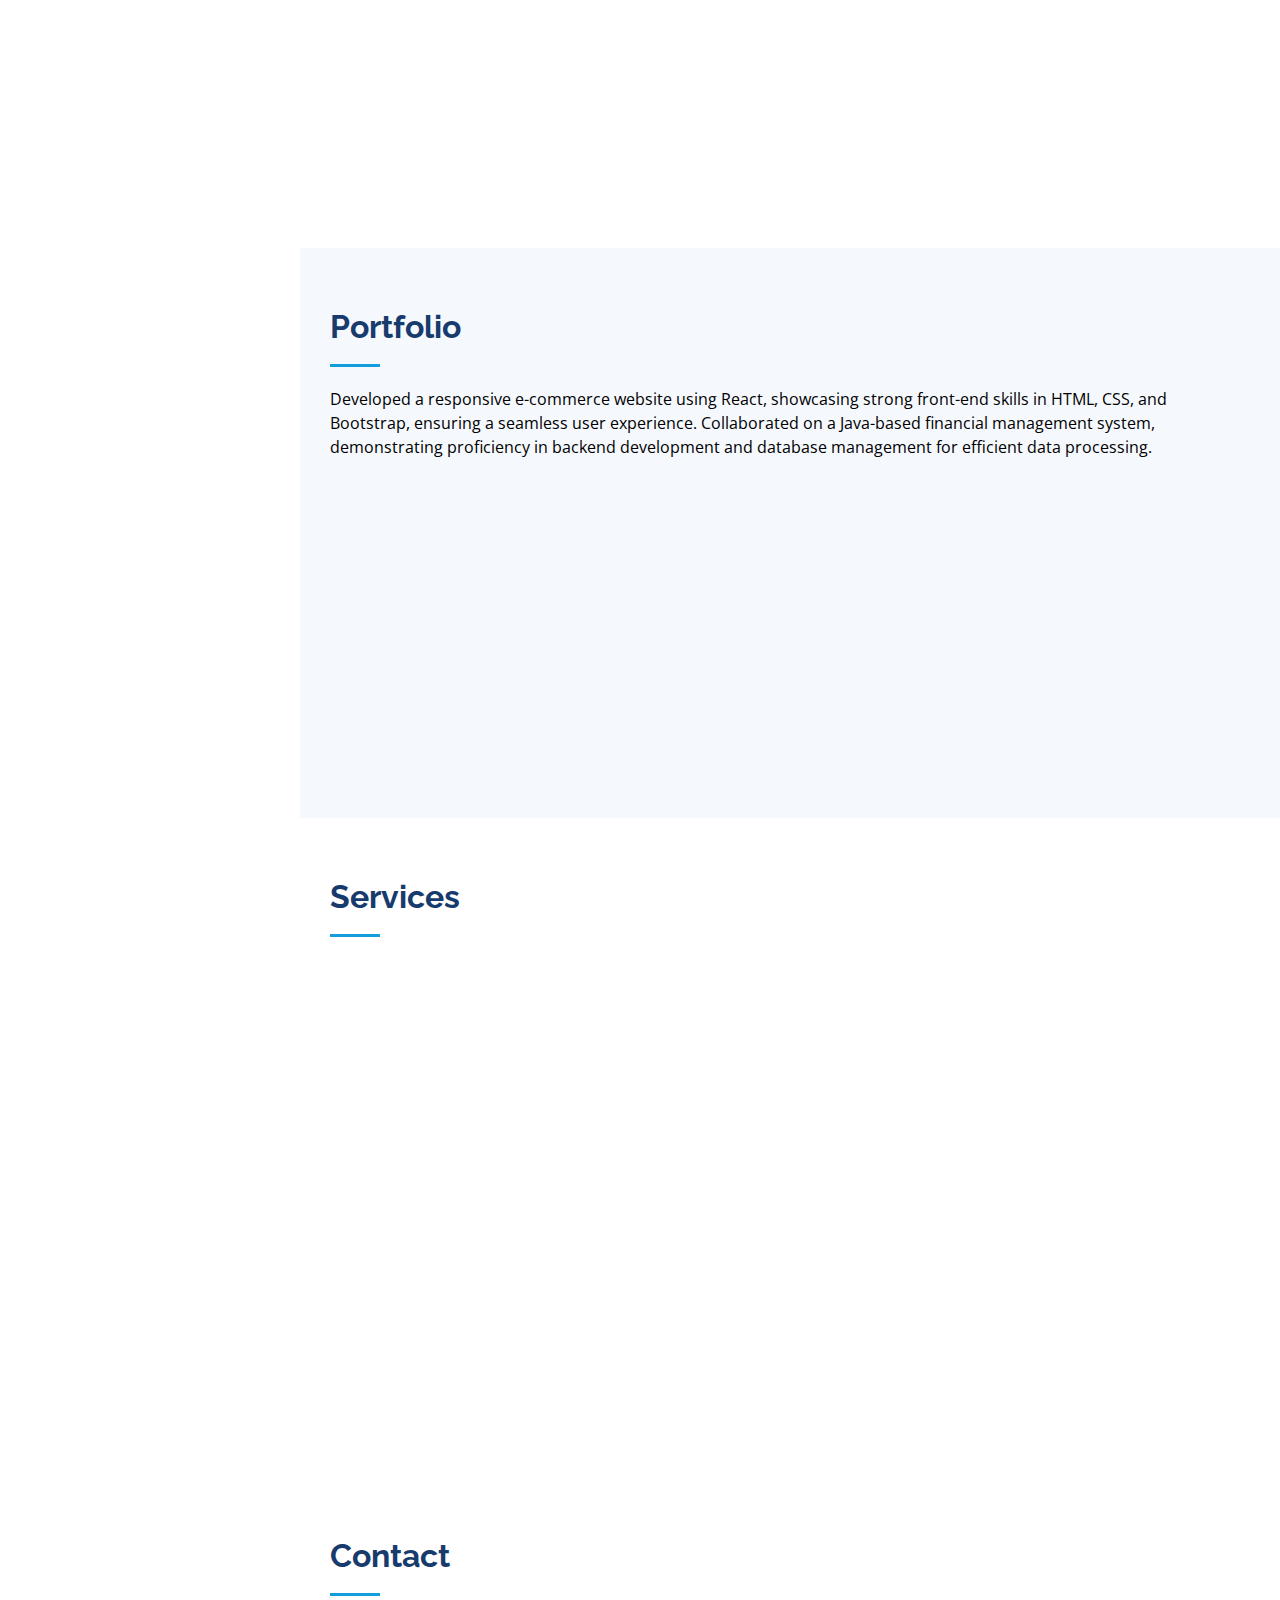
==== commit d73c93ab: "add resume download button & update portfolio images  add gitub link" ====
--- a/index.html
+++ b/index.html
@@ -39,7 +39,7 @@
   <!-- ======= Header ======= -->
   <header id="header">
     <div class="d-flex flex-column">
-<!-- Add this button in the header section -->
+
 <button class="bn30 dark-mode-toggle-btn">Dark Mode</button>
 
       <div class="profile">
@@ -49,6 +49,7 @@
           <a href="https://www.facebook.com/maAz69.k" class="facebook"><i class="bx bxl-facebook"></i></a>
           <a href="https://www.instagram.com/maazzz.exe/" class="instagram"><i class="bx bxl-instagram"></i></a>
           <a href="https://www.linkedin.com/in/maaz-bin-hassan-5942002a9" class="linkedin"><i class="bx bxl-linkedin"></i></a>
+          <a href="https://github.com/maaz-bin-hassan" class="Github"><i class="bx bxl-github"></i></a>
         </div>
       </div>
 
@@ -288,7 +289,7 @@
             </div>
           </div>
         </div>
-
+      
       </div>
     </section><!-- End Resume Section -->
 
@@ -316,8 +317,8 @@
             <div class="portfolio-wrap">
               <img src="assets/img/portfolio/portfolio-1.jpg" class="img-fluid" alt="">
               <div class="portfolio-links">
-                <a href="assets/img/portfolio/portfolio-1.jpg" data-gallery="portfolioGallery" class="portfolio-lightbox" title="App 1"><i class="bx bx-plus"></i></a>
-                <a href="portfolio-details.html" title="More Details"><i class="bx bx-link"></i></a>
+                <a href="assets/img/portfolio/portfolio-1.jpg" data-gallery="portfolioGallery" class="portfolio-lightbox" title="Gadget Groove e-commerce"><i class="bx bx-plus"></i></a>
+                <a href="https://gadget-groove.vercel.app/home" title="More Details"><i class="bx bx-link"></i></a>
               </div>
             </div>
           </div>
@@ -326,8 +327,8 @@
             <div class="portfolio-wrap">
               <img src="assets/img/portfolio/portfolio-2.jpg" class="img-fluid" alt="">
               <div class="portfolio-links">
-                <a href="assets/img/portfolio/portfolio-2.jpg" data-gallery="portfolioGallery" class="portfolio-lightbox" title="Web 3"><i class="bx bx-plus"></i></a>
-                <a href="portfolio-details.html" title="More Details"><i class="bx bx-link"></i></a>
+                <a href="assets/img/portfolio/portfolio-2.jpg" data-gallery="portfolioGallery" class="portfolio-lightbox" title="Quickbite Cafe"><i class="bx bx-plus"></i></a>
+                <a href="https://023-21-0231-maaz-bin-hassan-cafe.vercel.app/" title="More Details"><i class="bx bx-link"></i></a>
               </div>
             </div>
           </div>
@@ -336,8 +337,8 @@
             <div class="portfolio-wrap">
               <img src="assets/img/portfolio/portfolio-3.jpg" class="img-fluid" alt="">
               <div class="portfolio-links">
-                <a href="assets/img/portfolio/portfolio-3.jpg" data-gallery="portfolioGallery" class="portfolio-lightbox" title="App 2"><i class="bx bx-plus"></i></a>
-                <a href="portfolio-details.html" title="More Details"><i class="bx bx-link"></i></a>
+                <a href="assets/img/portfolio/portfolio-3.jpg" data-gallery="portfolioGallery" class="portfolio-lightbox" title="GupShup Gazzete"><i class="bx bx-plus"></i></a>
+                <a href="https://blog-peach-psi.vercel.app/" title="More Details"><i class="bx bx-link"></i></a>
               </div>
             </div>
           </div>
@@ -455,6 +456,14 @@
   <!-- ======= Footer ======= -->
   <footer id="footer">
     <div class="container">
+      <button class="button" id="downloadButton">
+        <a href="./assets/Resume.pdf" download="Resume.pdf">
+          <span class="button_lg">
+            <span class="button_sl"></span>
+            <span class="button_text">Download CV</span>
+          </span>
+        </a>
+      </button>
       <div class="copyright">
         &copy; Copyright <strong><span>Maaz</span></strong>
       </div>
--- a/assets/css/style.css
+++ b/assets/css/style.css
@@ -472,7 +472,7 @@
 }
 
 body.dark-mode .skills.section-bg {
-  background-color: #333333; /* Set the background color to a dark color in dark mode */
+  background-color: #1a1a1a; /* Set the background color to a dark color in dark mode */
 }
 /* Add these styles to your CSS file */
 body.dark-mode .skills.section-bg h2,
@@ -1254,4 +1254,126 @@
 
 .bn30:hover .text {
   background-image: linear-gradient(-45deg, #4568dc, #b06ab3);
-}+}
+
+
+.button {
+  -moz-appearance: none;
+  -webkit-appearance: none;
+  appearance: none;
+  border: none;
+  background: none;
+  color: #0f1923;
+  cursor: pointer;
+  position: relative;
+  padding: 8px;
+  margin-bottom: 20px;
+  text-transform: uppercase;
+  font-weight: bold;
+  font-size: 14px;
+  transition: all .15s ease;
+  margin-left: 20px;
+}
+
+.button::before,
+.button::after {
+  content: '';
+  display: block;
+  position: absolute;
+  right: 0;
+  left: 0;
+  height: calc(50% - 5px);
+  border: 1px solid #7D8082;
+  transition: all .15s ease;
+}
+
+.button::before {
+  top: 0;
+  border-bottom-width: 0;
+}
+
+.button::after {
+  bottom: 0;
+  border-top-width: 0;
+}
+
+.button:active,
+.button:focus {
+  outline: none;
+}
+
+.button:active::before,
+.button:active::after {
+  right: 3px;
+  left: 3px;
+}
+
+.button:active::before {
+  top: 3px;
+}
+
+.button:active::after {
+  bottom: 3px;
+}
+
+.button_lg {
+  position: relative;
+  display: block;
+  padding: 10px 20px;
+  color: #fff;
+  background-color: #0f1923;
+  overflow: hidden;
+  box-shadow: inset 0px 0px 0px 1px transparent;
+}
+
+.button_lg::before {
+  content: '';
+  display: block;
+  position: absolute;
+  top: 0;
+  left: 0;
+  width: 2px;
+  height: 2px;
+  background-color: #0f1923;
+}
+
+.button_lg::after {
+  content: '';
+  display: block;
+  position: absolute;
+  right: 0;
+  bottom: 0;
+  width: 4px;
+  height: 4px;
+  background-color: #0f1923;
+  transition: all .2s ease;
+}
+
+.button_sl {
+  display: block;
+  position: absolute;
+  top: 0;
+  bottom: -1px;
+  left: -8px;
+  width: 0;
+  background-image: linear-gradient(to bottom right, #00c6ff,
+#0072ff);
+  transform: skew(-15deg);
+  transition: all .2s ease;
+}
+
+.button_text {
+  position: relative;
+}
+
+.button:hover {
+  color: #0f1923;
+}
+
+.button:hover .button_sl {
+  width: calc(100% + 15px);
+}
+
+.button:hover .button_lg::after {
+  background-color: #fff;
+}
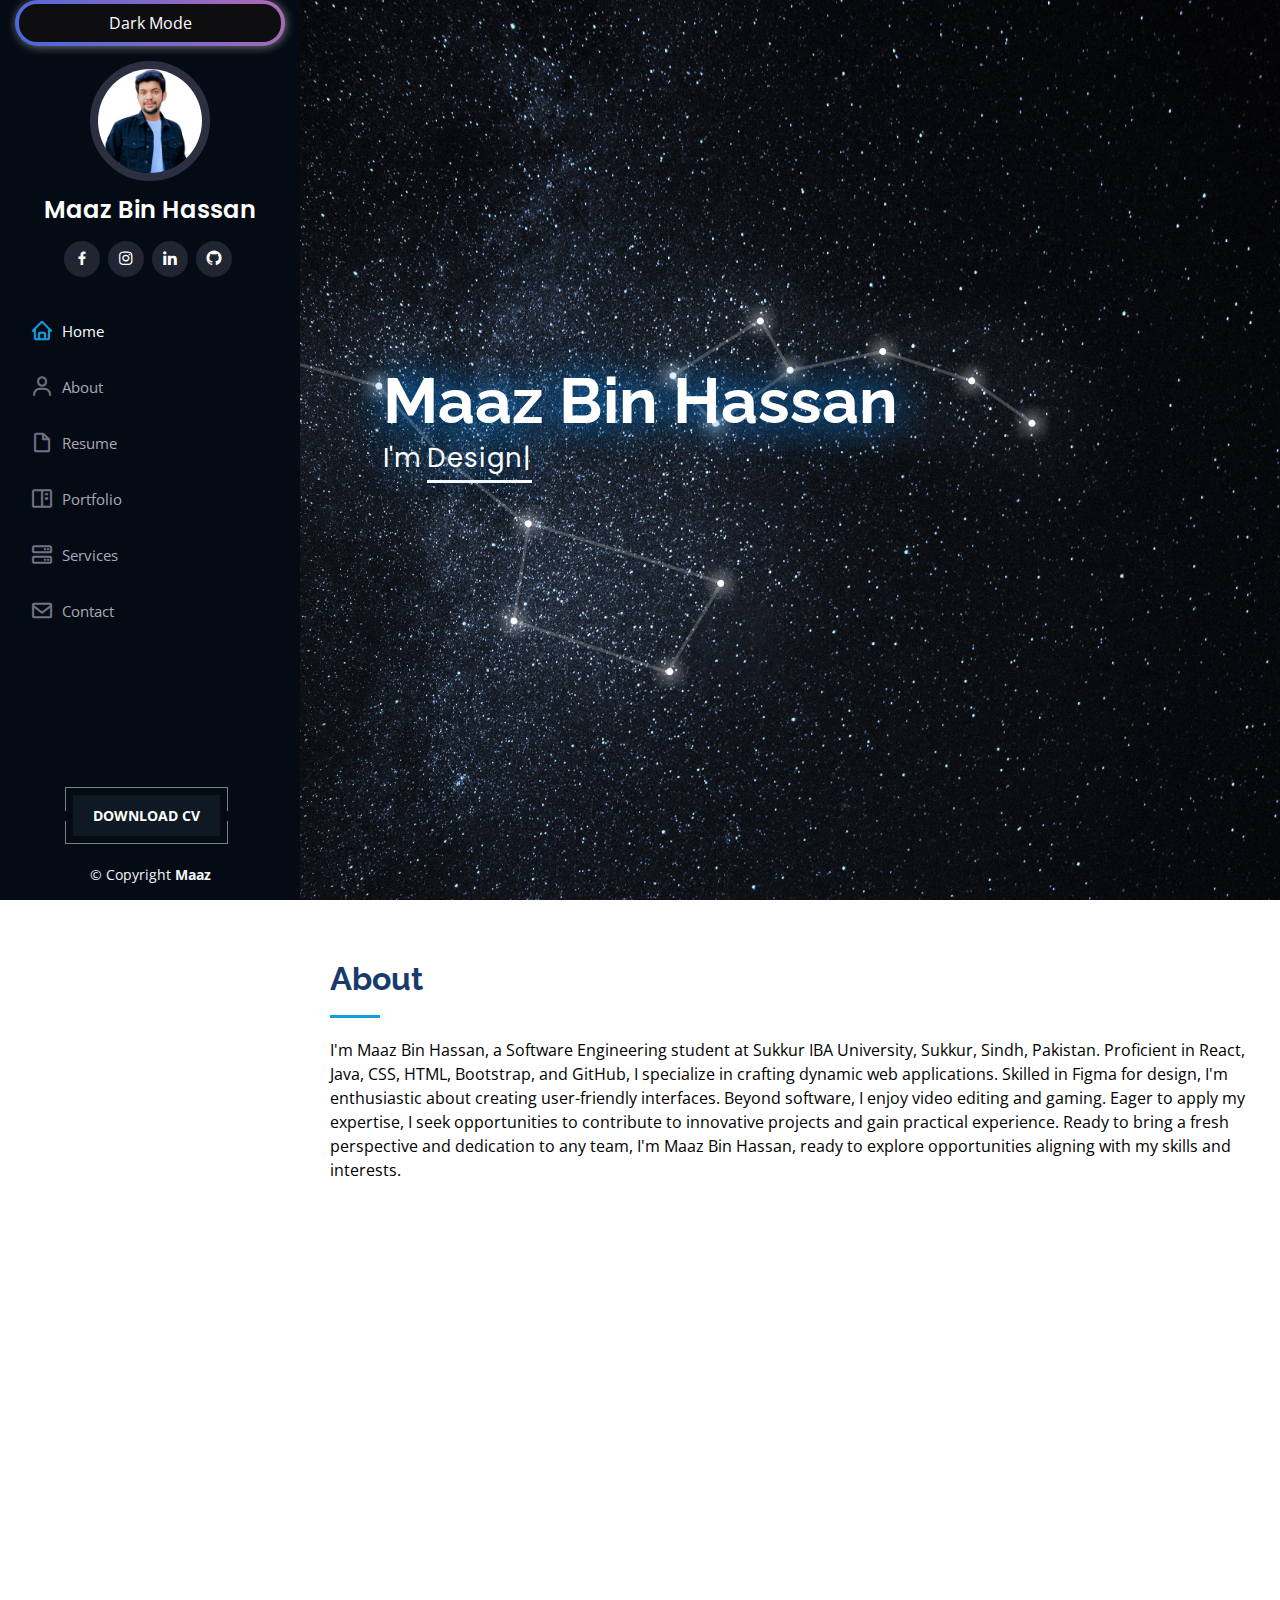
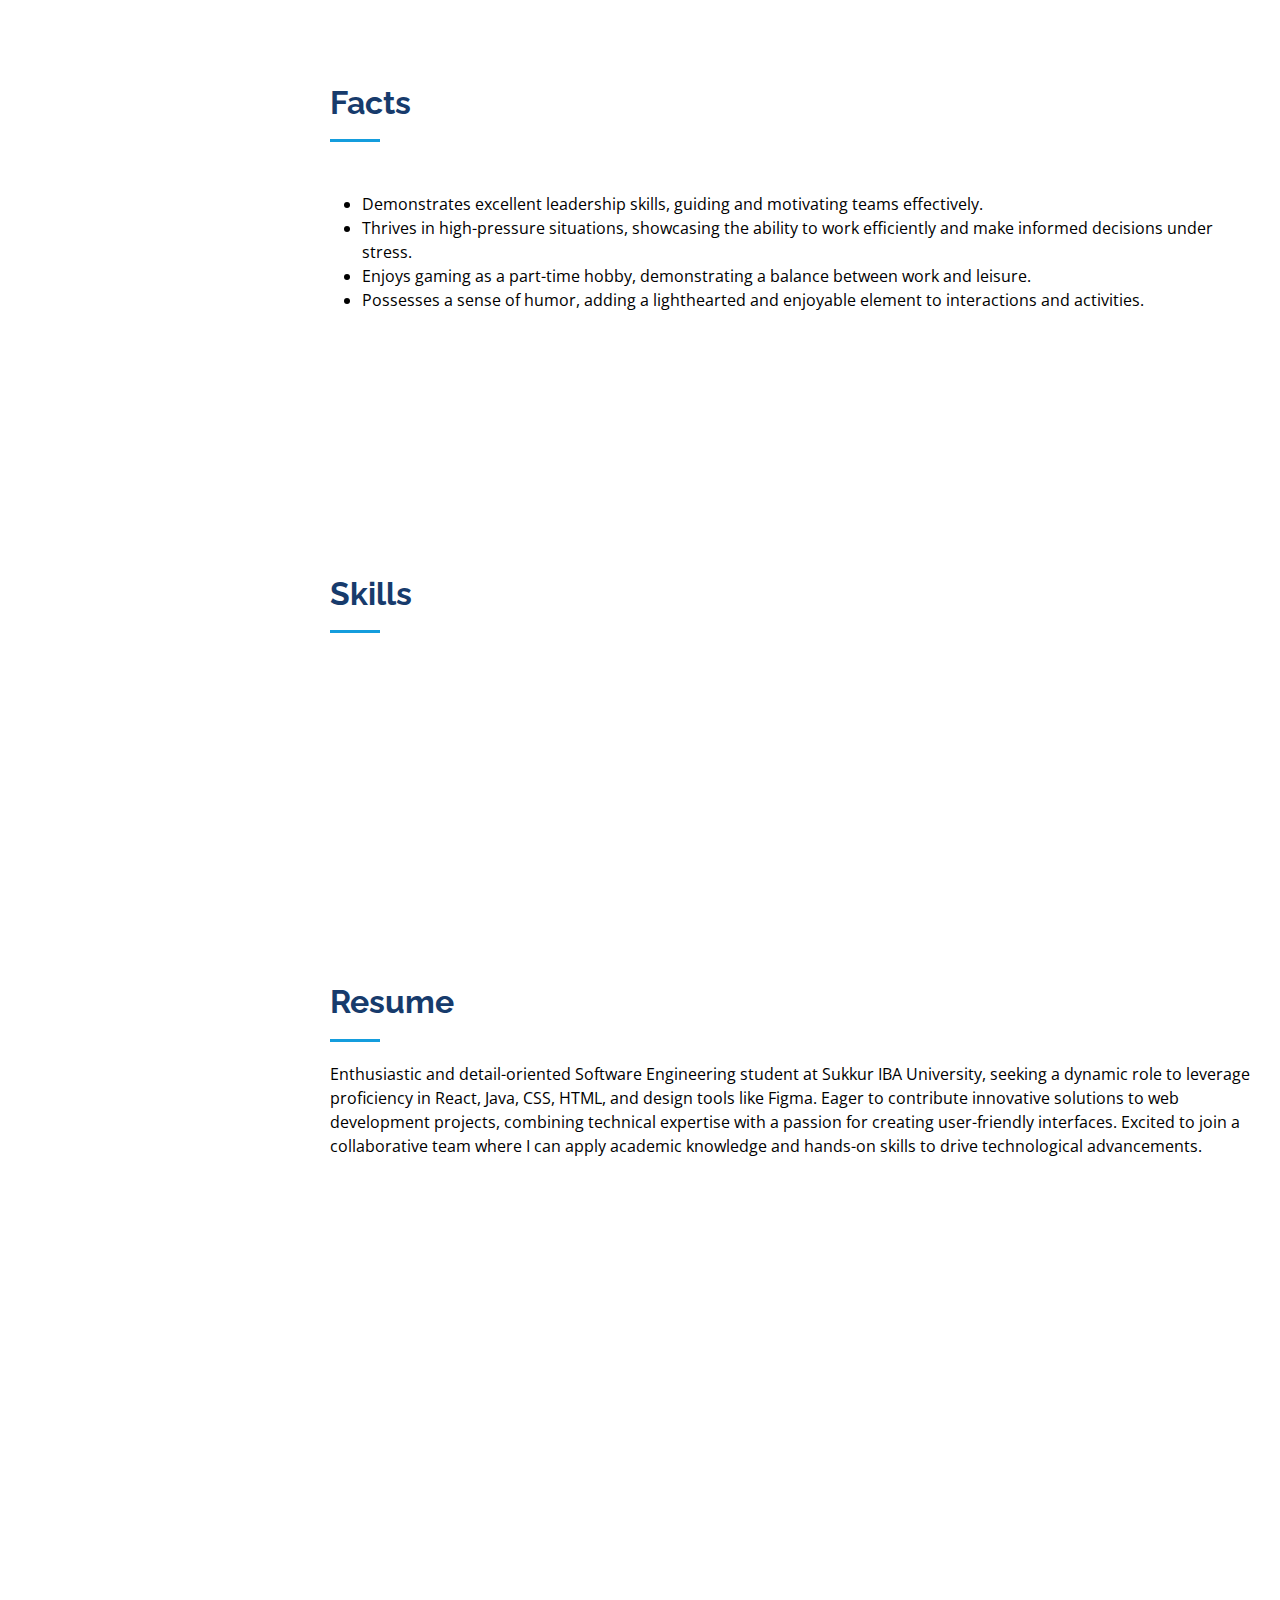
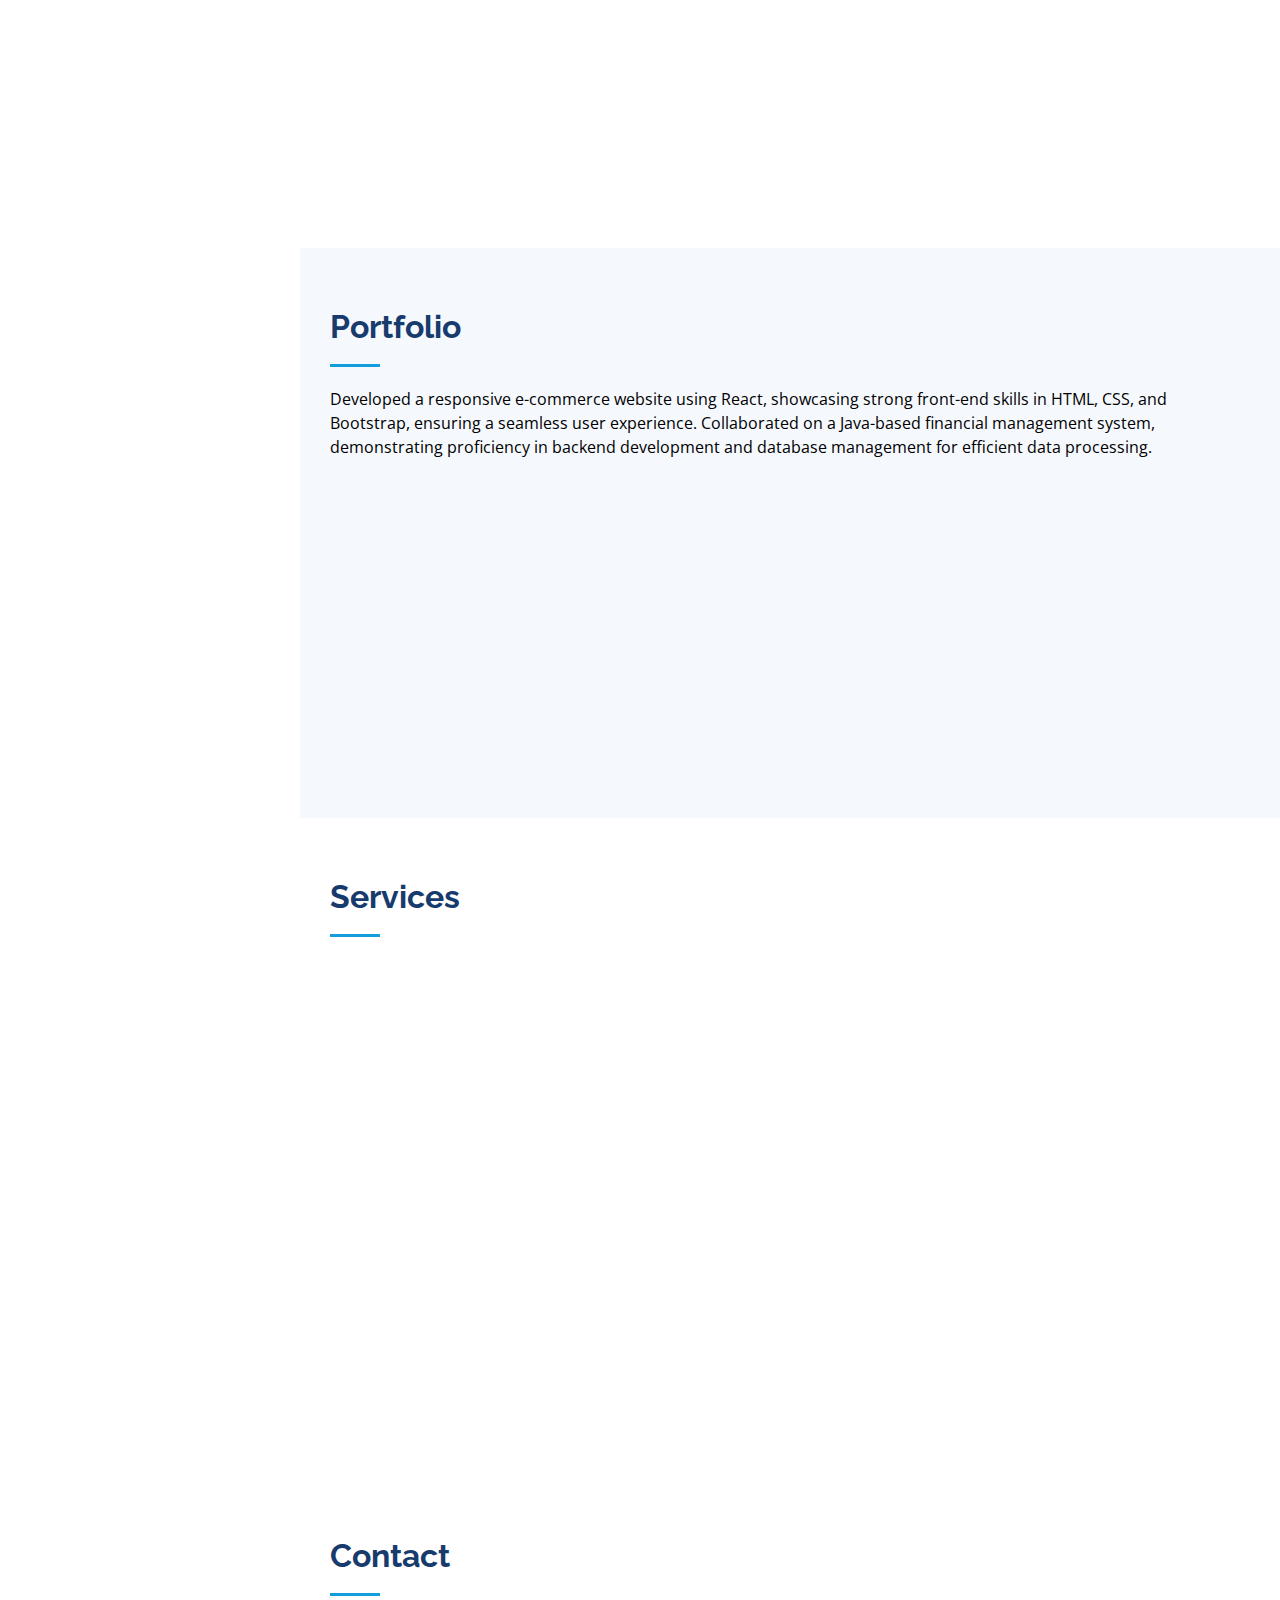
==== commit 2e19e939: "add new cv" ====
--- a/index.html
+++ b/index.html
@@ -457,7 +457,7 @@
   <footer id="footer">
     <div class="container">
       <button class="button" id="downloadButton">
-        <a href="./assets/Resume.pdf" download="Resume.pdf">
+        <a href="./assets/Maaz_Bin_Hassan_CV.pdf" download="Maaz_Bin_Hassan_CV.pdf">
           <span class="button_lg">
             <span class="button_sl"></span>
             <span class="button_text">Download CV</span>
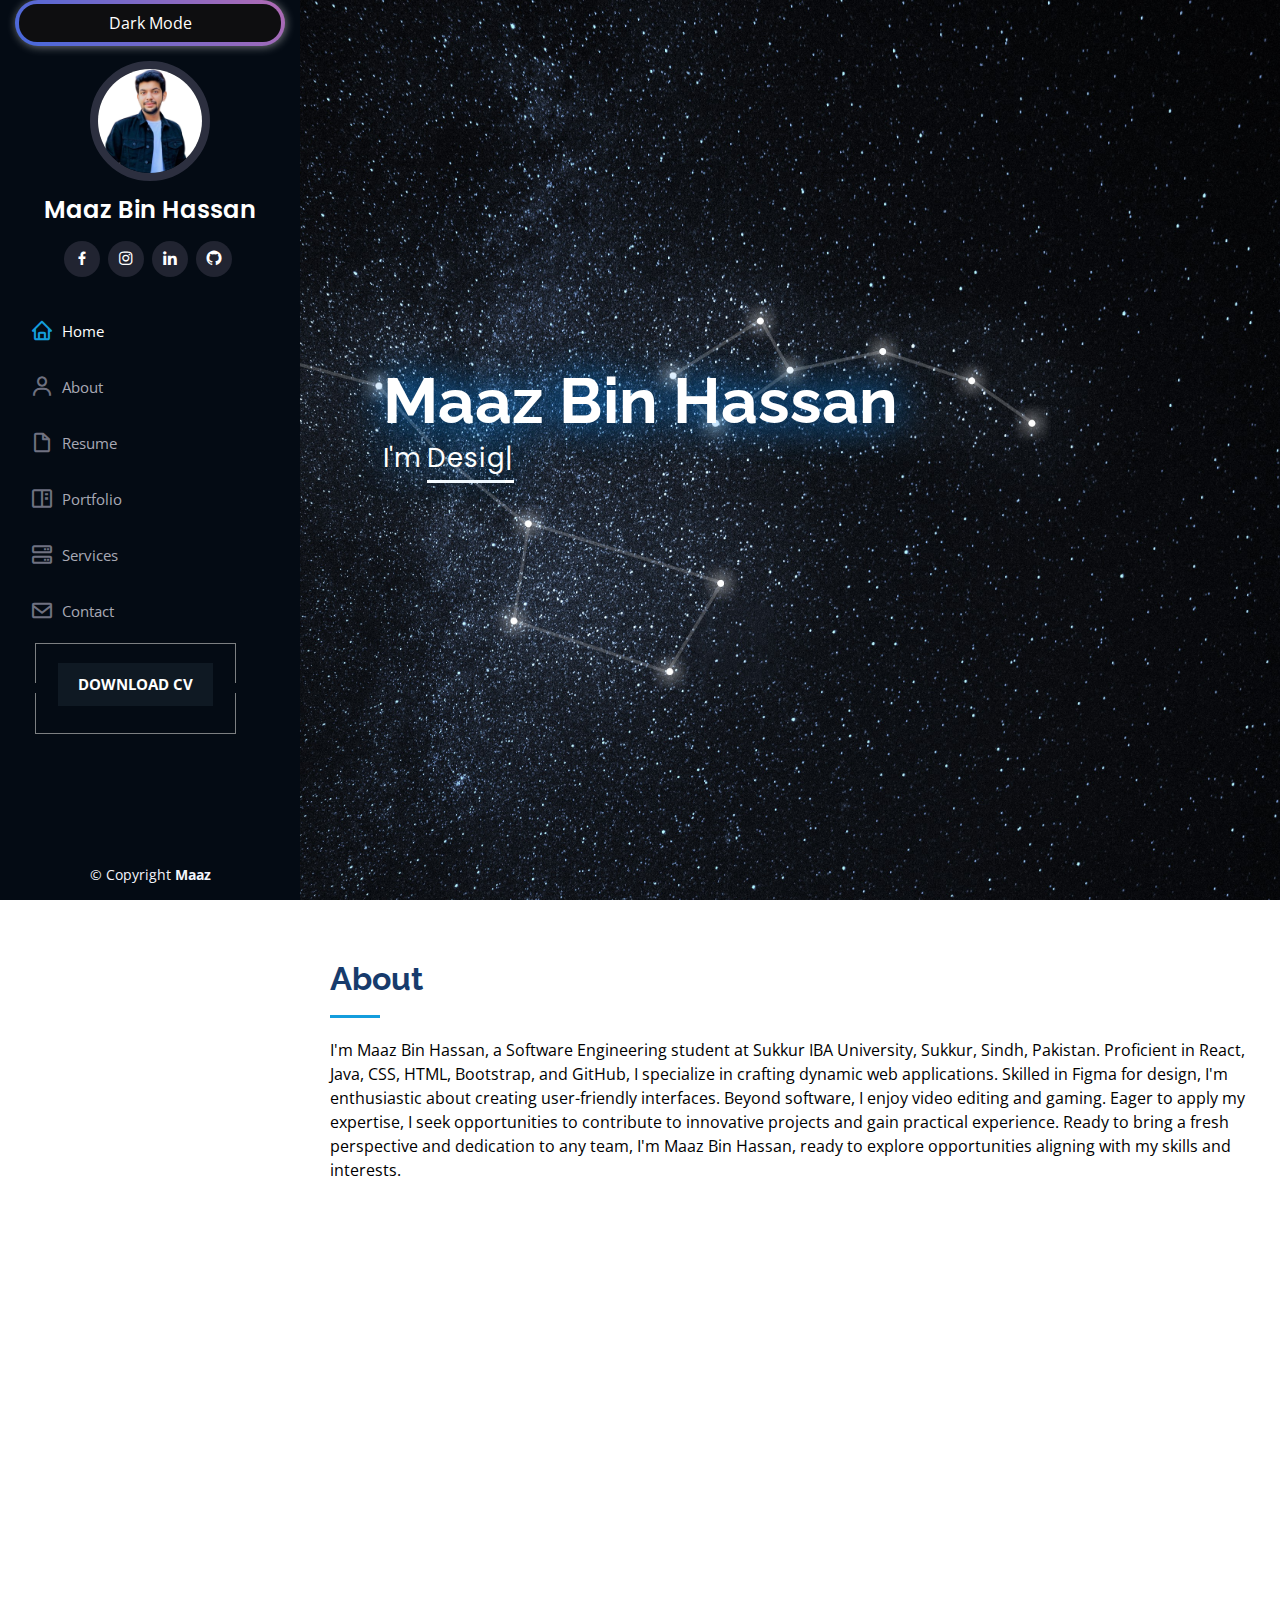
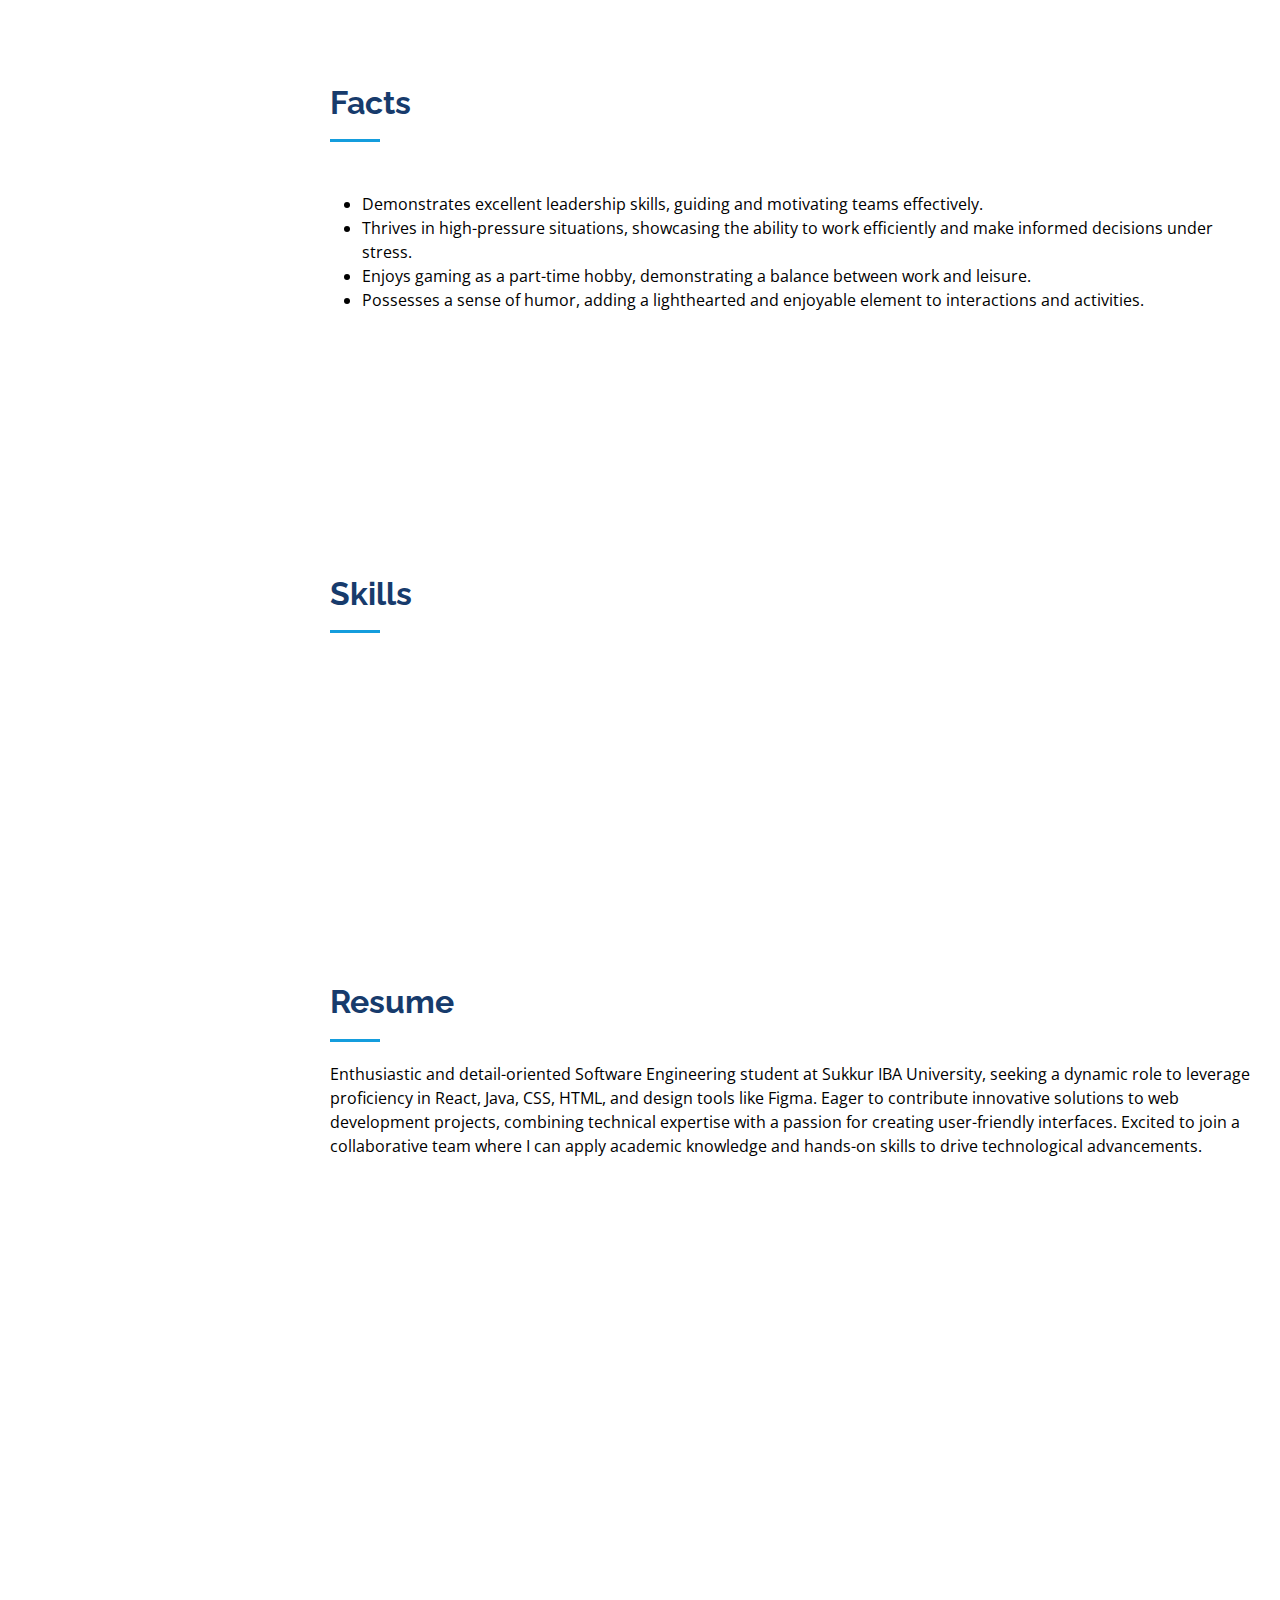
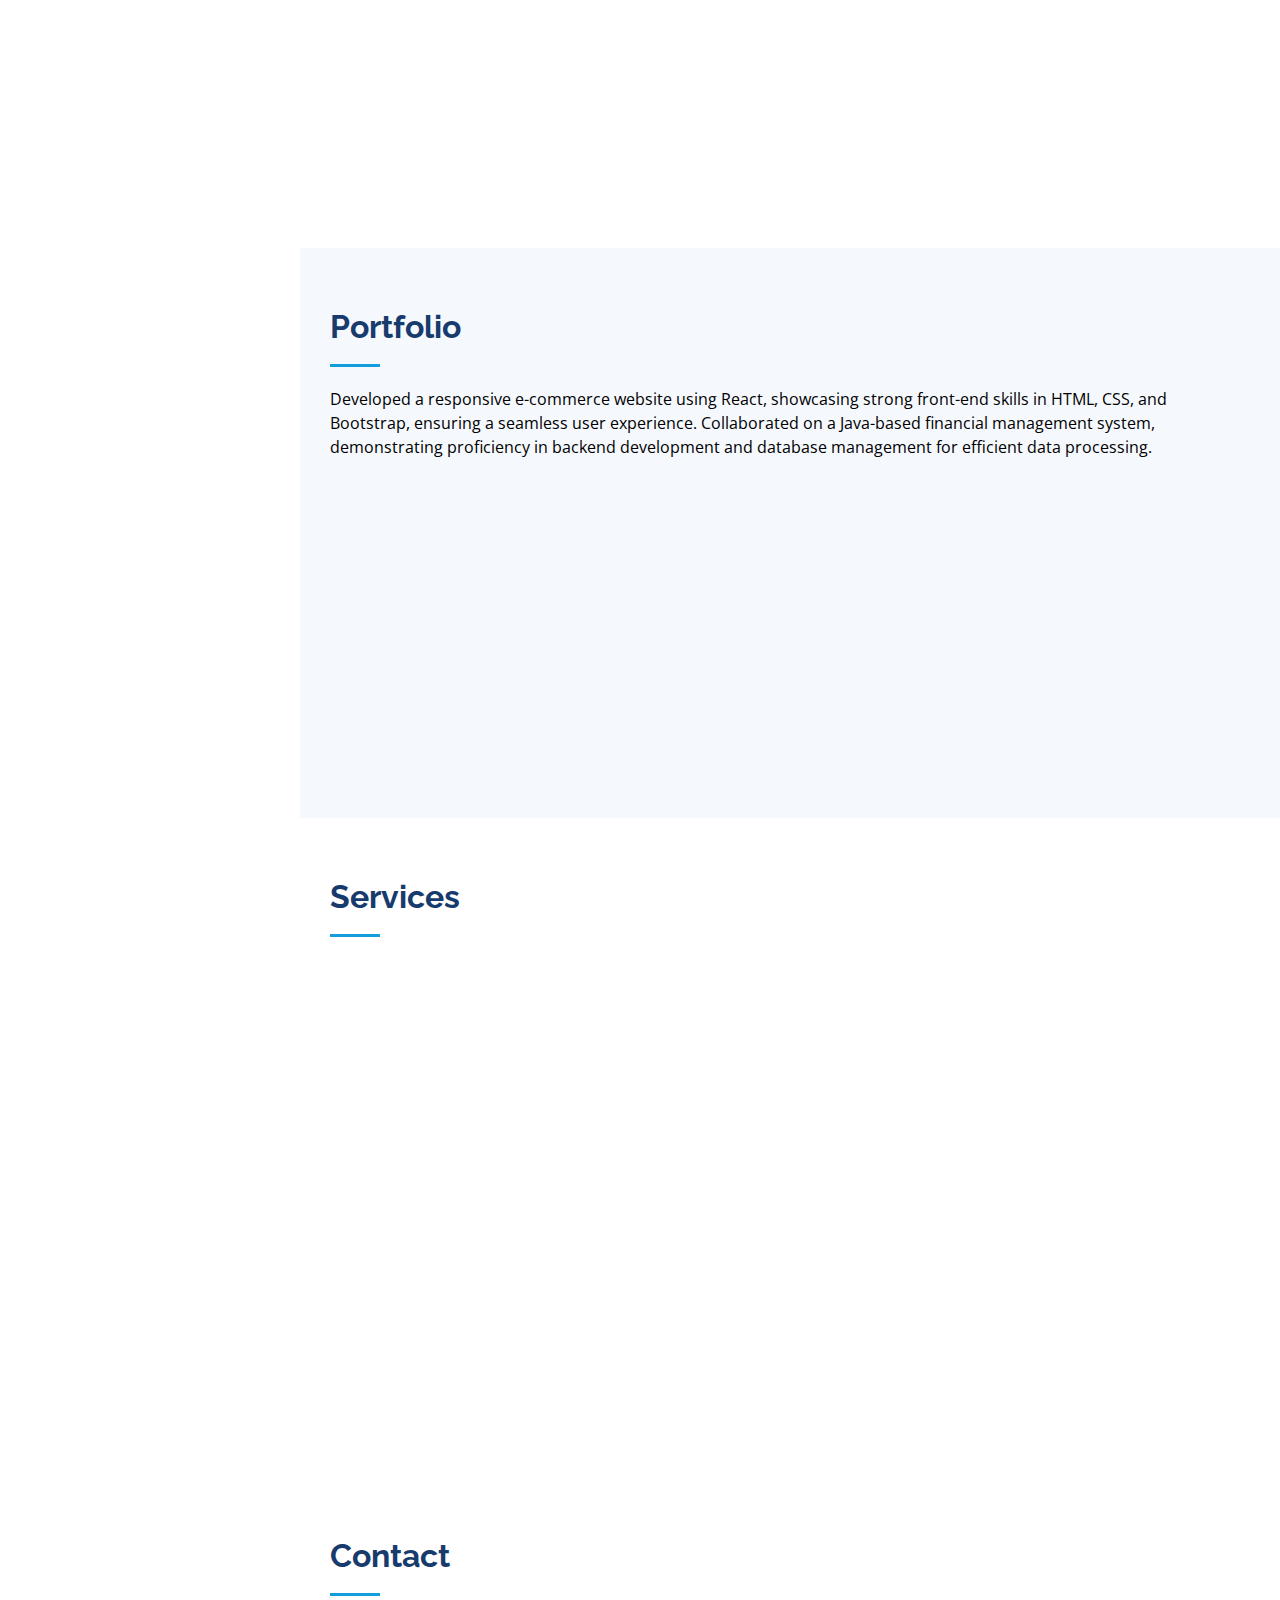
==== commit d29f062f: "add button on sidebar" ====
--- a/index.html
+++ b/index.html
@@ -62,6 +62,14 @@
           <li><a href="#services" class="nav-link scrollto"><i class="bx bx-server"></i> <span>Services</span></a></li>
           <li><a href="#contact" class="nav-link scrollto"><i class="bx bx-envelope"></i> <span>Contact</span></a></li>
         </ul>
+        <button class="button" id="downloadButton">
+          <a href="./assets/Maaz_Bin_Hassan_CV.pdf" download="Maaz_Bin_Hassan_CV.pdf">
+            <span class="button_lg">
+              <span class="button_sl"></span>
+              <span class="button_text">Download CV</span>
+            </span>
+          </a>
+        </button>
       </nav><!-- .nav-menu -->
     </div>
   </header><!-- End Header -->
@@ -456,14 +464,7 @@
   <!-- ======= Footer ======= -->
   <footer id="footer">
     <div class="container">
-      <button class="button" id="downloadButton">
-        <a href="./assets/Maaz_Bin_Hassan_CV.pdf" download="Maaz_Bin_Hassan_CV.pdf">
-          <span class="button_lg">
-            <span class="button_sl"></span>
-            <span class="button_text">Download CV</span>
-          </span>
-        </a>
-      </button>
+      
       <div class="copyright">
         &copy; Copyright <strong><span>Maaz</span></strong>
       </div>
@@ -482,7 +483,7 @@
   <script src="assets/vendor/swiper/swiper-bundle.min.js"></script>
   <script src="assets/vendor/typed.js/typed.umd.js"></script>
   <script src="assets/vendor/waypoints/noframework.waypoints.js"></script>
-  <script src="assets/vendor/php-email-form/validate.js"></script>
+
 
   <!-- Template Main JS File -->
   <script src="assets/js/main.js"></script> 
